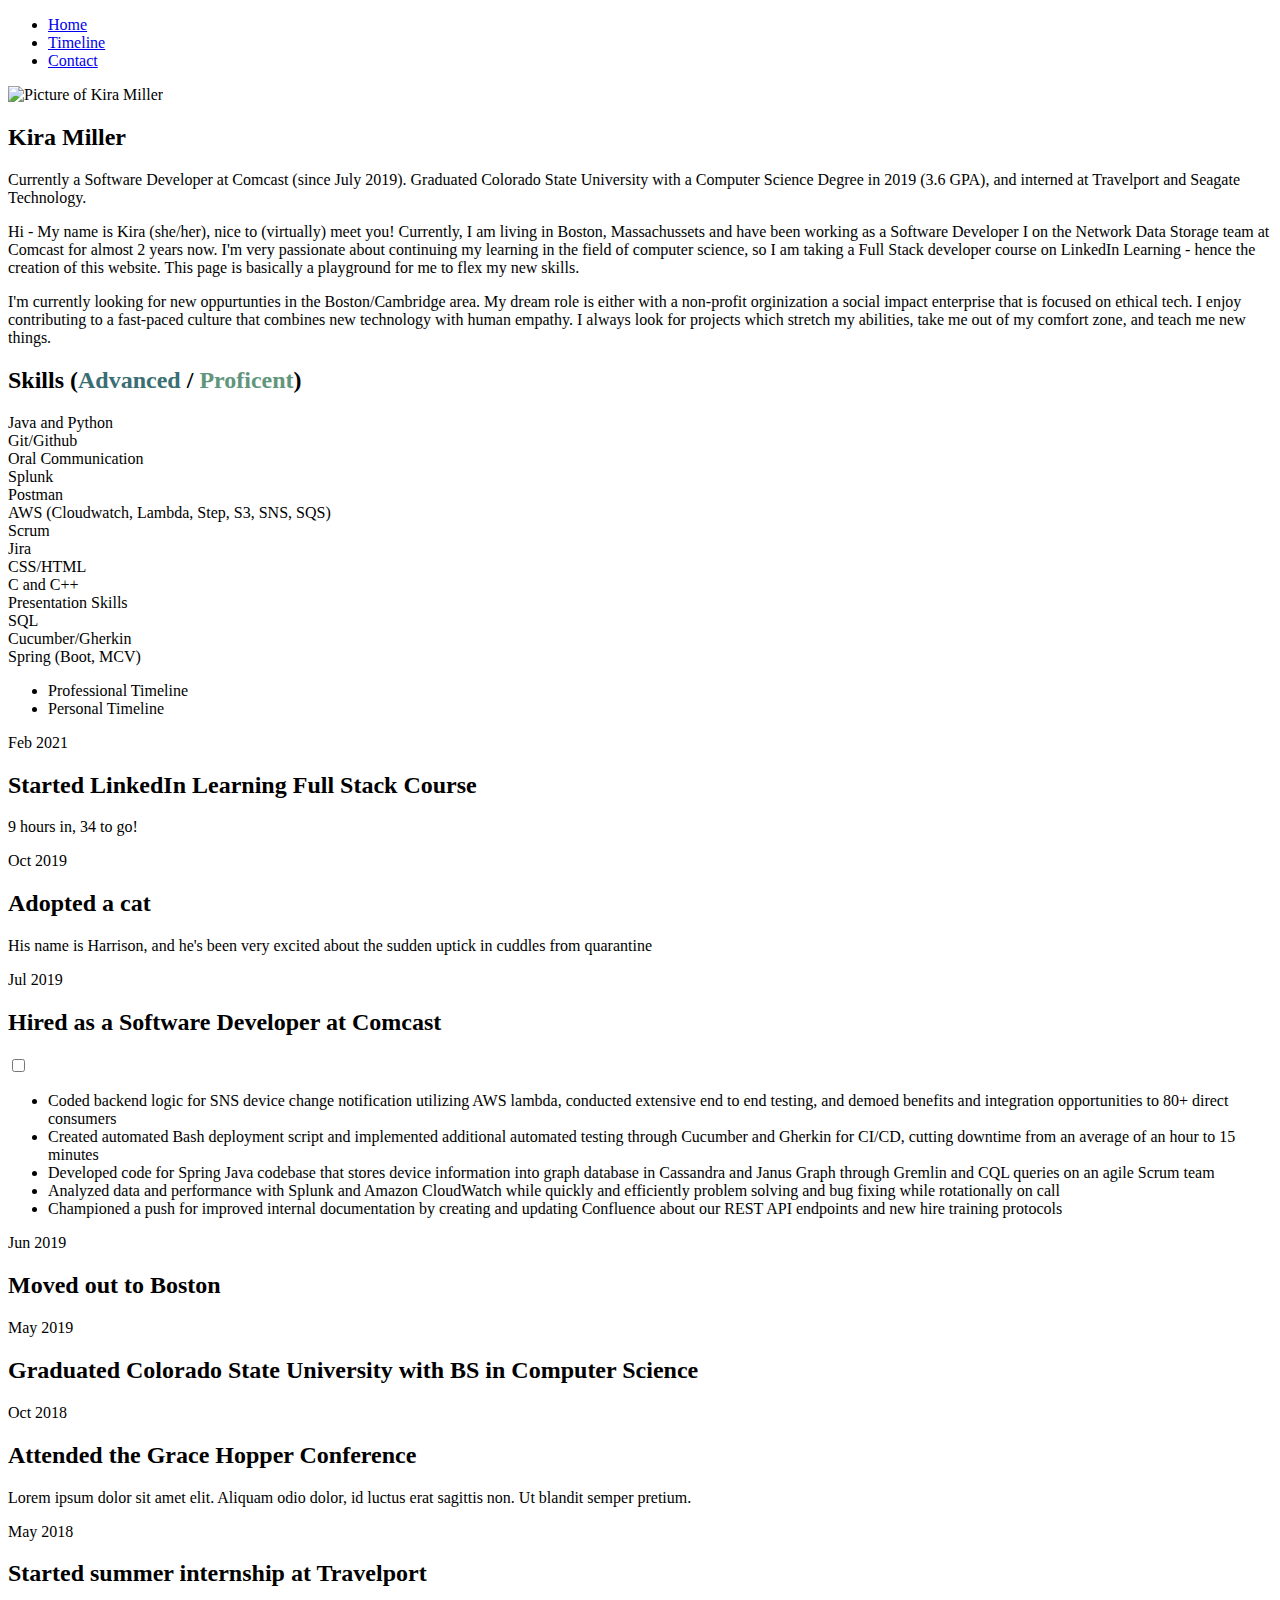
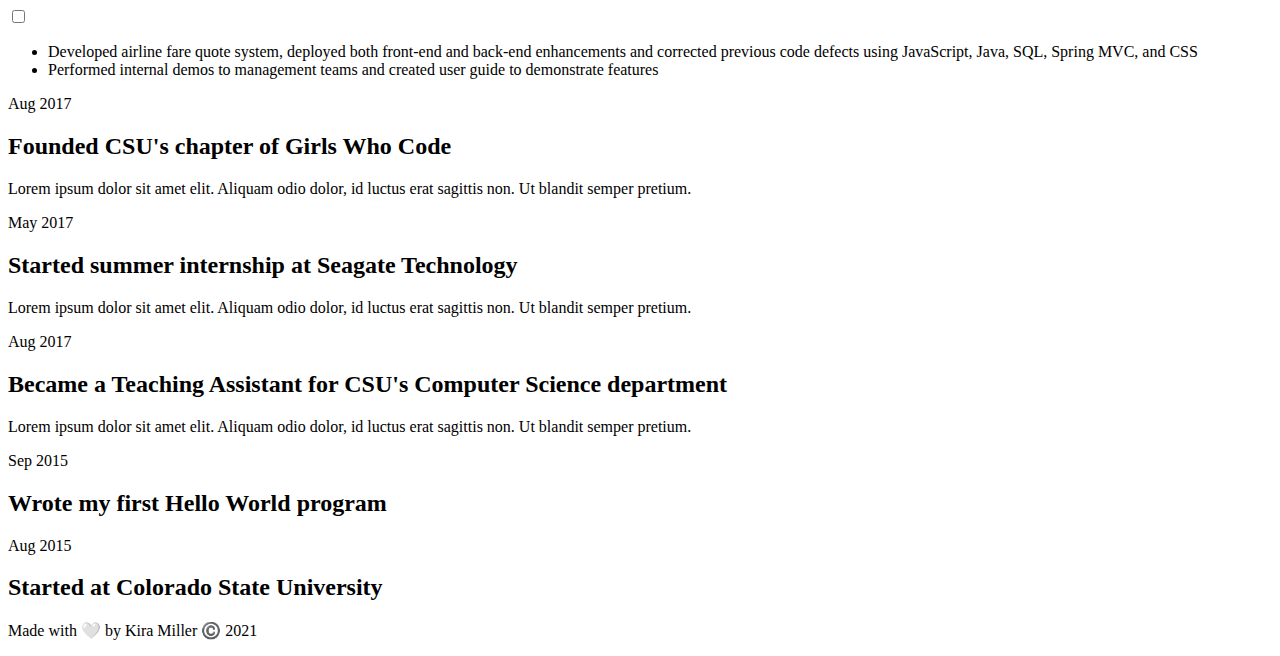
==== index.html @ 4a426a65 "Create index.html" ====
<!DOCTYPE html>
<html lang="en">

<head>
  <meta charset="UTF-8">
  <meta name="viewport" content="width=device-width, initial-scale=1.0">
  <title>Kira Miller | Software Developer</title>
  <link rel="preconnect" href="https://fonts.gstatic.com">
  <link href="https://fonts.googleapis.com/css2?family=Raleway:wght@100;300;600&display=swap" rel="stylesheet">
  <link href="https://fonts.googleapis.com/css2?family=Merriweather:wght@400&display=swap" rel="stylesheet">
  <link rel="stylesheet" href="https://use.fontawesome.com/releases/v5.5.0/css/all.css" integrity="sha384-B4dIYHKNBt8Bc12p+WXckhzcICo0wtJAoU8YZTY5qE0Id1GSseTk6S+L3BlXeVIU" crossorigin="anonymous">
  <link rel="stylesheet" href="css/styles.css">
</head>

<body>
  <nav>
    <div id="top-nav">
      <ul>
        <li><a class="active" href="#home">Home</a></li>
        <li><a href="#timeline">Timeline</a></li>
        <li><a href="#contact">Contact</a></li>
      </ul>
    </div>
  </nav>
  <section class="bg">
    <div class="blog-card">
      <div class="column column1">
        <img class="prof-pic" src="images/headshot-icon.JPG" alt="Picture of Kira Miller">
        <h2>Kira Miller</h2>
      </div>
      <div class="column column2">
        <p>Currently a Software Developer at Comcast (since July 2019). Graduated Colorado State University
          with a Computer Science Degree in 2019 (3.6 GPA), and interned at Travelport and Seagate Technology.</p>
        <div>

          <a class="first-icon" href='https://github.com/kiram15'><i class="fab fa-github fa-2x"></i></a>
          <a href='https://www.linkedin.com/in/kira-miller/'><i class="fab fa-linkedin fa-2x"></i></a>
          <a href='2021-resume.pdf'><i class="far fa-file-pdf fa-2x"></i></a>
          <a href='#contact'><i class='fas fa-envelope fa-2x'></i></a>

        </div>
      </div>
    </div>
  </section>
  <p>Hi - My name is Kira (she/her), nice to (virtually) meet you! Currently, I am living in Boston, Massachussets
    and have been working as a Software Developer I on the Network Data Storage team at Comcast for almost 2 years now.
    I'm very passionate about continuing my learning in the field of computer science, so I am taking a Full Stack
  developer course on LinkedIn Learning - hence the creation of this website. This page is basically a playground for me
to flex my new skills.  </p>
<p>I'm currently looking for new oppurtunties in the Boston/Cambridge area. My dream role is either with a non-profit orginization
  a social impact enterprise that is focused on ethical tech. I enjoy contributing to a fast-paced culture that combines new technology
  with human empathy. I always look for projects which stretch my abilities, take me out of my comfort zone, and teach me new things.</p>

  <section id="skills">
    <h2>Skills (<span style="color:#3A6E73;">Advanced</span> / <span style="color:#62967c;">Proficent</span>)</h2>
    <div class="skills-container">
  <div class="adv">Java and Python</div>
  <div class="adv">Git/Github</div>
  <div class="adv">Oral Communication</div>
  <div class="adv">Splunk</div>
  <div class="adv">Postman</div>
  <div class="adv">AWS (Cloudwatch, Lambda, Step, S3, SNS, SQS)</div>
  <div class="adv">Scrum</div>
  <div class="adv">Jira</div>
  <div class="pro">CSS/HTML</div>
  <div class="pro">C and C++</div>
  <div class="pro">Presentation Skills</div>
  <div class="pro">SQL</div>
  <div class="pro">Cucumber/Gherkin</div>
  <div class="pro">Spring (Boot, MCV)</div>
</div>
  </section>


<div class="timeline-bkg">
  <section id="timeline">
    <ul id="timeline-title">
      <li class="timeline-title-item">Professional Timeline</li>
      <li class="timeline-title-item">Personal Timeline</li>
    </ul>
    <div class="container left">
      <div class="date">Feb 2021</div>
      <i class="icon fa fa-code"></i>
      <div class="content">
        <h2>Started LinkedIn Learning Full Stack Course</h2>
        <p>
          9 hours in, 34 to go!
        </p>
      </div>
    </div>
    <div class="container right">
      <div class="date">Oct 2019</div>
      <i class="icon fa fa-paw"></i>
      <div class="content">
        <h2>Adopted a cat</h2>
        <p>
          His name is Harrison, and he's been very excited about the sudden uptick in cuddles from quarantine
        </p>
      </div>
    </div>
    <div class="container left">
      <div class="date">Jul 2019</div>
      <i class="icon fa fa-user"></i>
      <div class="content">
        <h2>Hired as a Software Developer at Comcast</h2>
        <input type="checkbox" class="read-more-state" id="entry-1">
        <ul class="read-more-wrap">
          <li>Coded backend logic for SNS device change notification utilizing <span class="buzzword">AWS lambda</span>, conducted extensive end to end testing, and demoed benefits and integration opportunities to <span class="buzzword">80+ direct
              consumers</span></li>
          <span class="read-more-target">
            <li>Created automated Bash deployment script and implemented additional automated testing through Cucumber and Gherkin for CI/CD, <span class="buzzword">cutting downtime from an average of an hour to 15 minutes</span></li>
            <li>Developed code for <span class="buzzword">Spring Java codebase</span> that stores device information into graph database in Cassandra and Janus Graph through Gremlin and CQL queries on an agile Scrum team</li>
            <li>Analyzed data and performance with <span class="buzzword">Splunk and Amazon CloudWatch</span> while quickly and efficiently problem solving and bug fixing while rotationally on call</li>
            <li>Championed a push for improved internal documentation by creating and updating Confluence about our REST API endpoints
          </span> and new hire training protocols</li>
          </span>
        </ul>
        <label for="entry-1" class="read-more-trigger"></label>
      </div>
    </div>
    <div class="container right">
      <div class="date">Jun 2019</div>
      <i class="icon fa fa-paper-plane"></i>
      <div class="content">
        <h2 class="no-content">Moved out to Boston</h2>
      </div>
    </div>
    <div class="container left">
      <div class="date">May 2019</div>
      <i class="icon fa fa-graduation-cap"></i>
      <div class="content">
        <h2 class="no-content">Graduated Colorado State University with BS in Computer Science</h2>
      </div>
    </div>
    <div class="container right">
      <div class="date">Oct 2018</div>
      <i class="icon fa fa-handshake"></i>
      <div class="content">
        <h2>Attended the Grace Hopper Conference</h2>
        <p>
          Lorem ipsum dolor sit amet elit. Aliquam odio dolor, id luctus erat sagittis non. Ut blandit semper pretium.
        </p>
      </div>
    </div>
    <div class="container left">
      <div class="date">May 2018</div>
      <i class="icon fa fa-user"></i>
      <div class="content">
        <h2>Started summer internship at Travelport</h2>
        <input type="checkbox" class="read-more-state" id="entry-2">
        <ul class="read-more-wrap">
          <li>Developed airline fare quote system, <span class="buzzword">deployed both front-end and back-end enhancements</span> and corrected previous code defects using JavaScript, Java, SQL, Spring MVC, and CSS</span></li>
          <span class="read-more-target">
            <li>Performed internal demos to management teams and created user guide to demonstrate features</li>
          </span>
        </ul>
        <label for="entry-2" class="read-more-trigger"></label>
      </div>
    </div>
    <div class="container right">
      <div class="date">Aug 2017</div>
      <i class="icon fa fa-code"></i>
      <div class="content">
        <h2>Founded CSU's chapter of Girls Who Code</h2>
        <p>
          Lorem ipsum dolor sit amet elit. Aliquam odio dolor, id luctus erat sagittis non. Ut blandit semper pretium.
        </p>
      </div>
    </div>
    <div class="container left">
      <div class="date">May 2017</div>
      <i class="icon fa fa-user"></i>
      <div class="content">
        <h2>Started summer internship at Seagate Technology</h2>
        <p>
          Lorem ipsum dolor sit amet elit. Aliquam odio dolor, id luctus erat sagittis non. Ut blandit semper pretium.
        </p>
      </div>
    </div>
    <div class="container left">
      <div class="date">Aug 2017</div>
      <i class="icon fa fa-user"></i>
      <div class="content">
        <h2>Became a Teaching Assistant for CSU's Computer Science department</h2>
        <p>
          Lorem ipsum dolor sit amet elit. Aliquam odio dolor, id luctus erat sagittis non. Ut blandit semper pretium.
        </p>
      </div>
    </div>
    <div class="container right">
      <div class="date">Sep 2015</div>
      <i class="icon fa fa-code"></i>
      <div class="content">
        <h2 class="no-content">Wrote my first Hello World program</h2>
      </div>
    </div>
    <div class="container left">
      <div class="date">Aug 2015</div>
      <i class="icon fa fa-university"></i>
      <div class="content">
        <h2 class="no-content">Started at Colorado State University</h2>
      </div>
    </div>
  </section>
</div>

  </div>
</body>
<footer>
  <p class="footer">Made with 🤍 by Kira Miller ©️ 2021</p>
</footer>
</main>
</body>

</html>
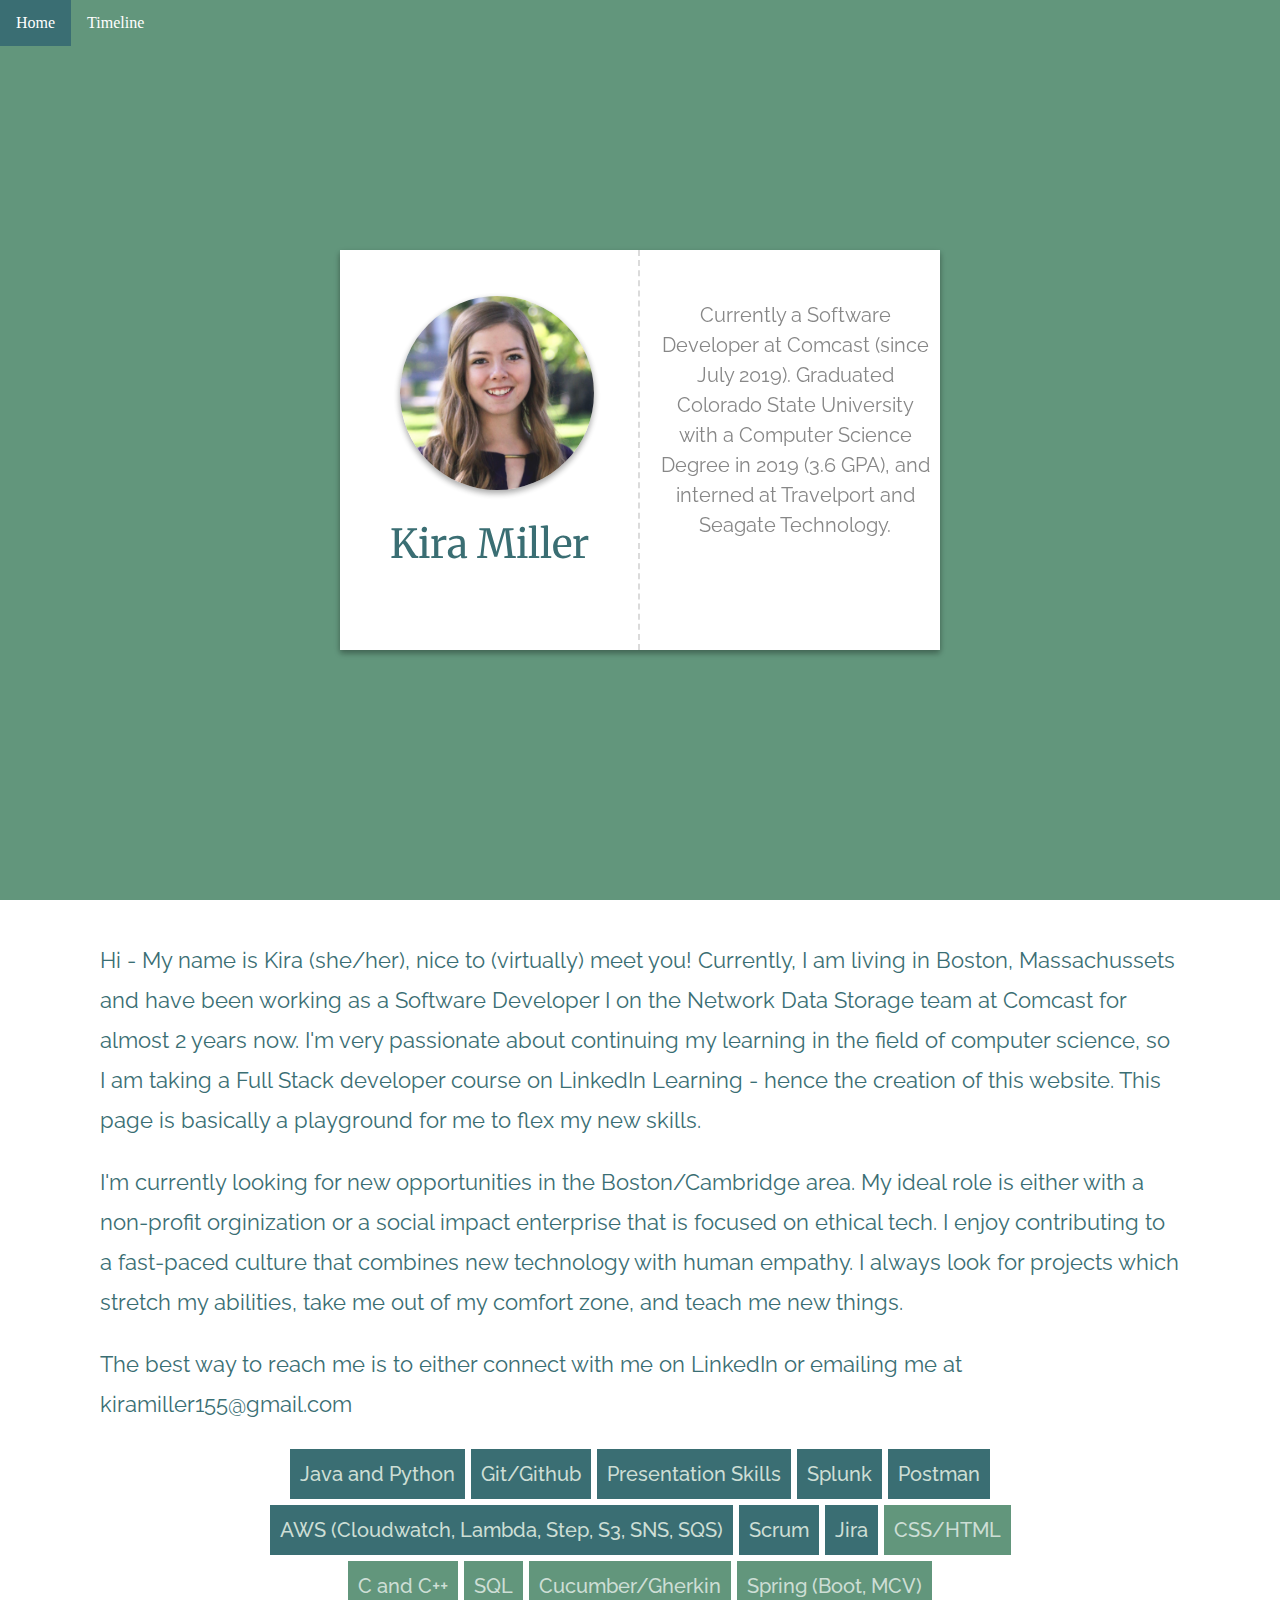
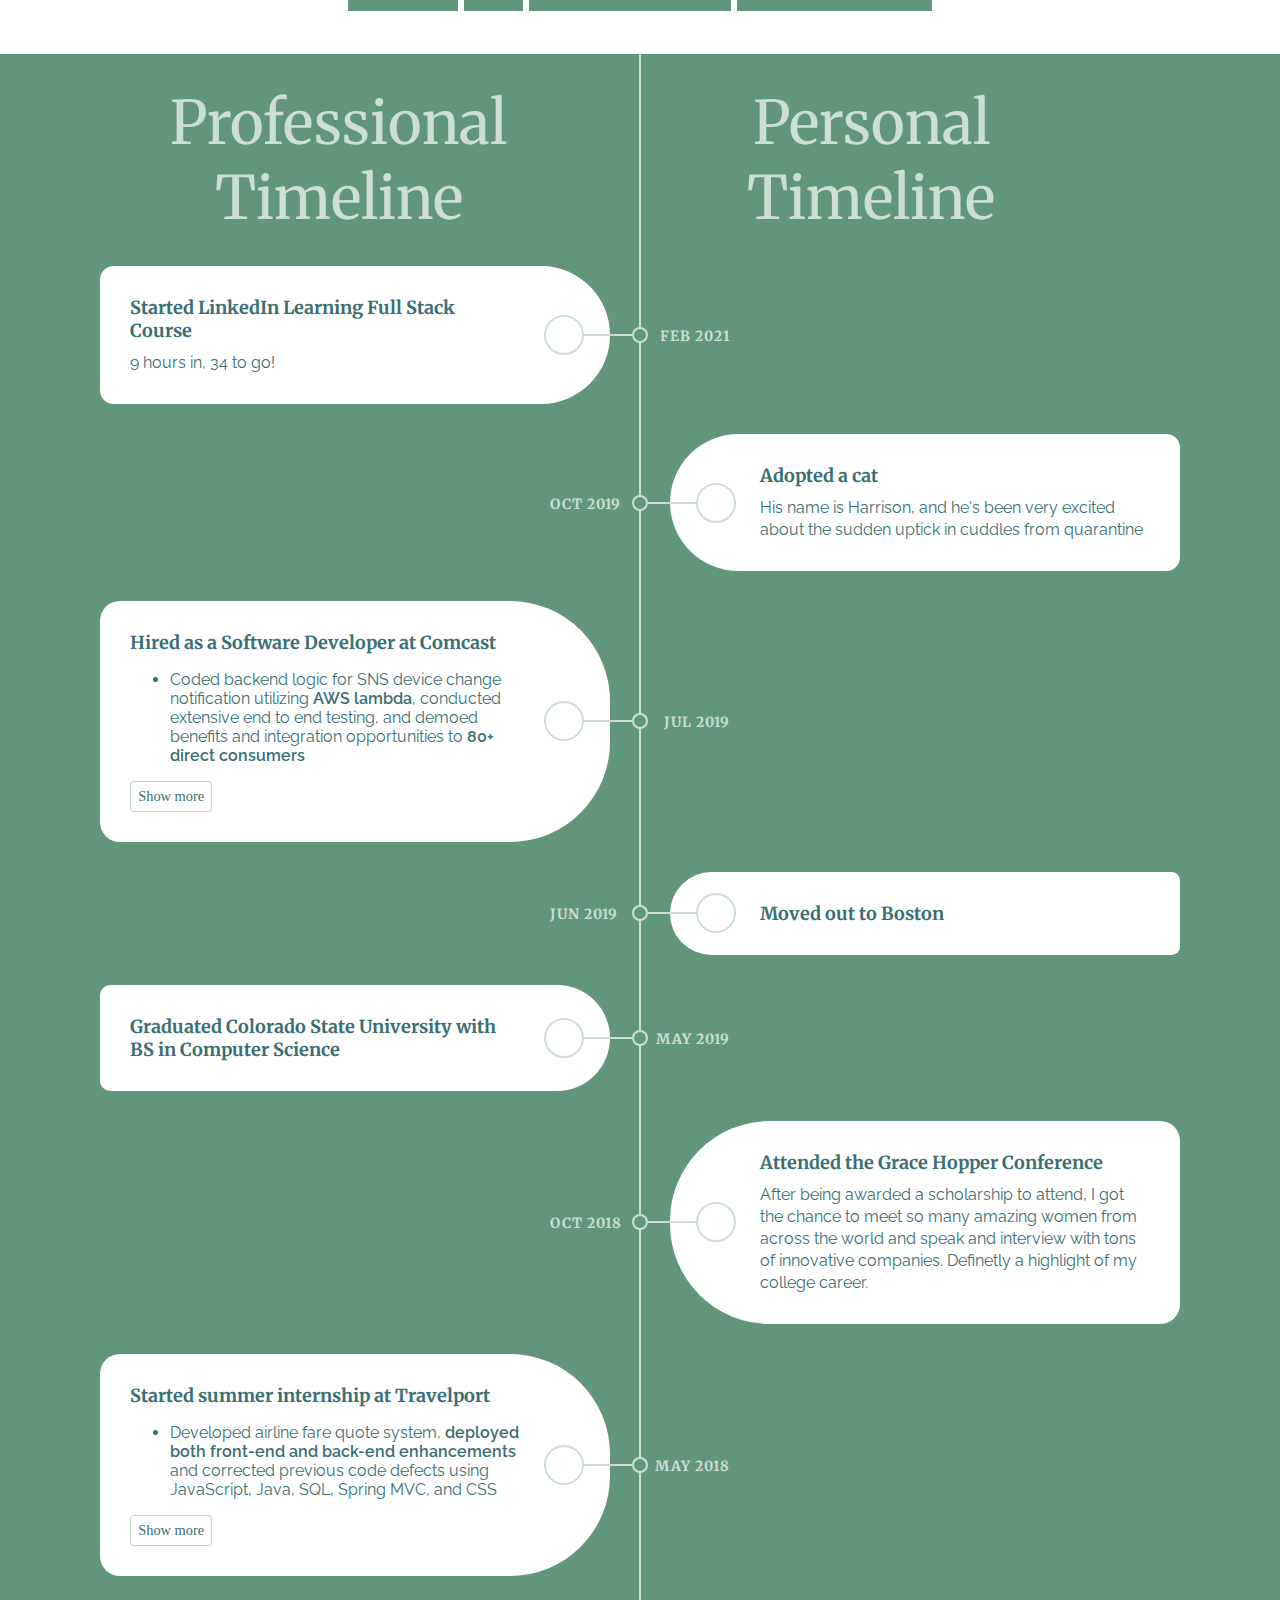
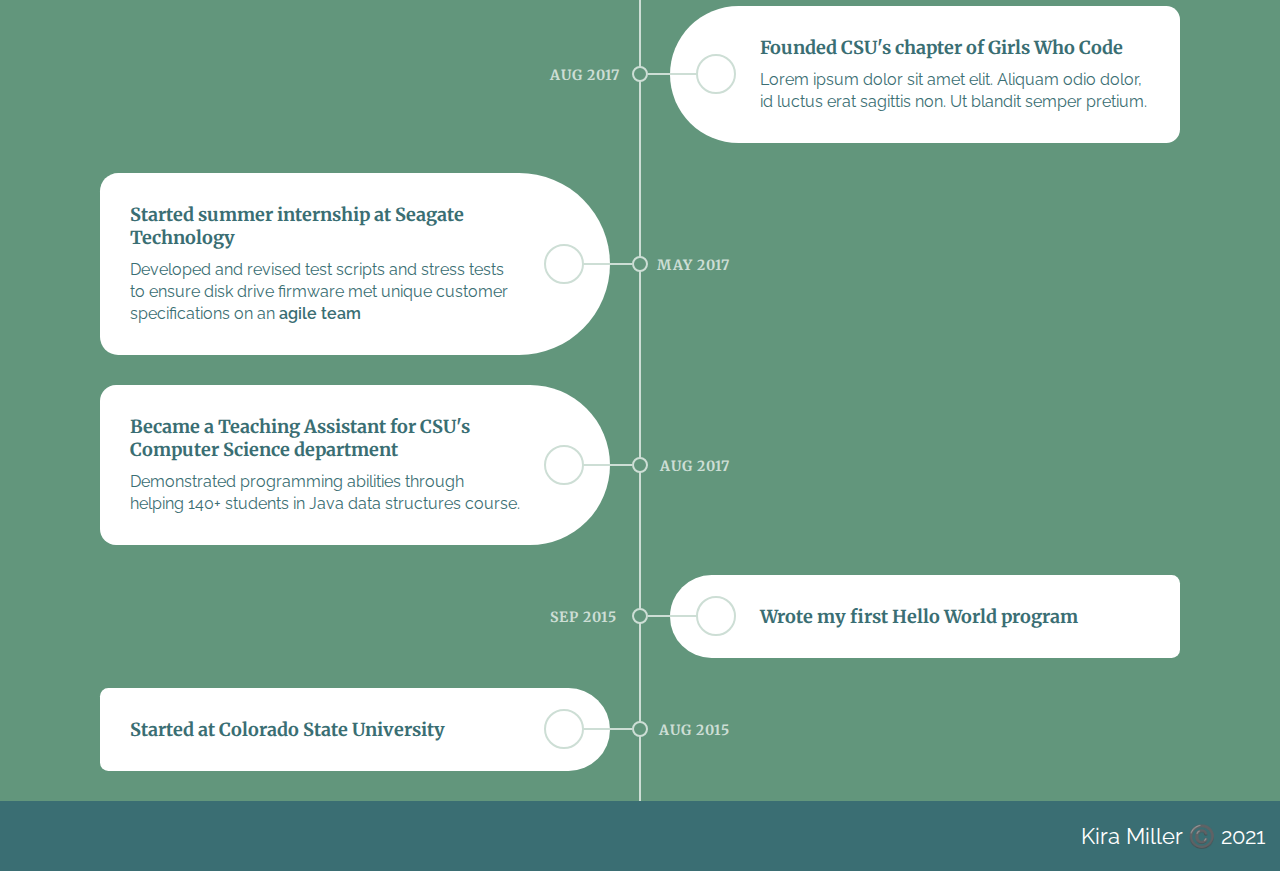
==== commit 9f24d70e: "typo corrections, add resume" ====
--- a/index.html
+++ b/index.html
@@ -18,7 +18,6 @@
       <ul>
         <li><a class="active" href="#home">Home</a></li>
         <li><a href="#timeline">Timeline</a></li>
-        <li><a href="#contact">Contact</a></li>
       </ul>
     </div>
   </nav>
@@ -36,7 +35,6 @@
           <a class="first-icon" href='https://github.com/kiram15'><i class="fab fa-github fa-2x"></i></a>
           <a href='https://www.linkedin.com/in/kira-miller/'><i class="fab fa-linkedin fa-2x"></i></a>
           <a href='2021-resume.pdf'><i class="far fa-file-pdf fa-2x"></i></a>
-          <a href='#contact'><i class='fas fa-envelope fa-2x'></i></a>
 
         </div>
       </div>
@@ -47,16 +45,15 @@
     I'm very passionate about continuing my learning in the field of computer science, so I am taking a Full Stack
   developer course on LinkedIn Learning - hence the creation of this website. This page is basically a playground for me
 to flex my new skills.  </p>
-<p>I'm currently looking for new oppurtunties in the Boston/Cambridge area. My dream role is either with a non-profit orginization
-  a social impact enterprise that is focused on ethical tech. I enjoy contributing to a fast-paced culture that combines new technology
+<p>I'm currently looking for new opportunities in the Boston/Cambridge area. My ideal role is either with a non-profit orginization
+  or a social impact enterprise that is focused on ethical tech. I enjoy contributing to a fast-paced culture that combines new technology
   with human empathy. I always look for projects which stretch my abilities, take me out of my comfort zone, and teach me new things.</p>
-
+<p>The best way to reach me is to either connect with me on LinkedIn or emailing me at kiramiller155@gmail.com
   <section id="skills">
-    <h2>Skills (<span style="color:#3A6E73;">Advanced</span> / <span style="color:#62967c;">Proficent</span>)</h2>
     <div class="skills-container">
   <div class="adv">Java and Python</div>
   <div class="adv">Git/Github</div>
-  <div class="adv">Oral Communication</div>
+  <div class="adv">Presentation Skills</div>
   <div class="adv">Splunk</div>
   <div class="adv">Postman</div>
   <div class="adv">AWS (Cloudwatch, Lambda, Step, S3, SNS, SQS)</div>
@@ -64,7 +61,6 @@
   <div class="adv">Jira</div>
   <div class="pro">CSS/HTML</div>
   <div class="pro">C and C++</div>
-  <div class="pro">Presentation Skills</div>
   <div class="pro">SQL</div>
   <div class="pro">Cucumber/Gherkin</div>
   <div class="pro">Spring (Boot, MCV)</div>
@@ -138,7 +134,9 @@
       <div class="content">
         <h2>Attended the Grace Hopper Conference</h2>
         <p>
-          Lorem ipsum dolor sit amet elit. Aliquam odio dolor, id luctus erat sagittis non. Ut blandit semper pretium.
+          After being awarded a scholarship to attend, I got the chance to meet so many amazing women
+          from across the world and speak and interview with tons of innovative companies. Definetly a
+          highlight of my college career.
         </p>
       </div>
     </div>
@@ -173,7 +171,8 @@
       <div class="content">
         <h2>Started summer internship at Seagate Technology</h2>
         <p>
-          Lorem ipsum dolor sit amet elit. Aliquam odio dolor, id luctus erat sagittis non. Ut blandit semper pretium.
+          Developed and revised test scripts and stress tests to ensure disk drive firmware met unique
+          customer specifications on an <span class="buzzword"> agile team </span>
         </p>
       </div>
     </div>
@@ -183,7 +182,7 @@
       <div class="content">
         <h2>Became a Teaching Assistant for CSU's Computer Science department</h2>
         <p>
-          Lorem ipsum dolor sit amet elit. Aliquam odio dolor, id luctus erat sagittis non. Ut blandit semper pretium.
+          Demonstrated programming abilities through helping 140+ students in Java data structures course.
         </p>
       </div>
     </div>
@@ -207,7 +206,7 @@
   </div>
 </body>
 <footer>
-  <p class="footer">Made with 🤍 by Kira Miller ©️ 2021</p>
+  <p class="footer">Kira Miller ©️ 2021</p>
 </footer>
 </main>
 </body>
--- a/css/styles.css
+++ b/css/styles.css
@@ -0,0 +1,507 @@
+/*
+031D44 - navy
+04395E - deep blue
+62967c - sage
+F5ECE0 - linen
+E5BFB8 - light pink
+D29589- dusty pink
+*/
+/* inspo
+https://www.fortherecord.simonfosterdesign.com/
+https://diogotc.com/#portfolio
+https://zyro.com/preview/reese
+https://zyro.com/preview/dexter
+https://andris.gauracs.com/
+*/
+/* --------------------------- General --------------------------- */
+html {
+  box-sizing: border-box;
+  scroll-behavior: smooth;
+}
+
+*, *:before, *:after {
+  box-sizing: inherit;
+}
+
+body {
+  color: #031D44;
+  background: #FFFFFF;
+  margin: 0;
+  width: 100%;
+}
+
+p {
+    margin-left: 100px;
+    margin-right: 100px;
+    font-size: 22px;
+    line-height: 40px;
+    color: #3A6E73;
+    font-family: 'Raleway', sans-serif;
+}
+
+a {
+  color: #62967c;
+}
+
+a:hover {
+  color: #3A6E73;
+}
+
+.buzzword {
+  font-weight: 600;
+}
+
+/* --------------------------- Headers --------------------------- */
+h1, h2 {
+  font-family: 'Merriweather', serif;
+}
+
+h1 {
+  background: #62967c; /* sage */
+  font-size: 70px;
+  line-height: 1.5;
+  width: 100%;
+  padding-top: 160px;
+  padding-left: 60px;
+  color: #04395e; /* navy */
+  margin-top: 0px;
+}
+
+h2 {
+  color:#878787; /* light grey */
+  margin-bottom: 0;
+  font-size: 70px;
+  text-align: center;
+  font-weight: 100;
+}
+
+/* --------------------------- Nav Bar --------------------------- */
+#top-nav {
+  overflow: hidden;
+  background-color: #333333;
+  position: fixed;
+  top: 0;
+  width: 100%;
+  z-index: 100;
+}
+
+#top-nav ul {
+  list-style-type: none;
+  margin: 0;
+  padding: 0;
+  background-color: #62967c;
+  position: fixed;
+  width: 100%;
+}
+
+#top-nav li {
+  float: left;
+}
+
+#top-nav li a {
+  display: block;
+  color: white;
+  text-align: center;
+  padding: 14px 16px;
+  text-decoration: none;
+}
+
+#top-nav li a:hover {
+  background-color: #3A6E73; /* teal */
+}
+
+/* --------------------------- Profile Card --------------------------- */
+.bg {
+  background: #62967c; /* sage */
+  width: 100vw;
+  height: 100vh;
+  margin-bottom: 40px;
+}
+
+.blog-card {
+  display: block;
+  width: 600px;
+  height: 400px;
+  position: absolute;
+  top: 50%;
+  left: 50%;
+  margin: auto;
+  box-shadow: 0px 3px 6px rgba(0, 0, 0, 0.16), 0px 3px 6px rgba(0, 0, 0, 0.23);
+  overflow: hidden;
+  background-color: #FFFFFF;
+  z-index: 100;
+  transform: translate(-50%, -50%);
+
+}
+
+.blog-card h2 {
+  color:#3A6E73; /* light grey */
+  margin-top: 20px;
+  font-size: 40px;
+  line-height: 1.5;
+  font-weight: 400;
+  font-family: 'Merriweather', serif;
+}
+
+.column {
+  float: left;
+  padding: 10px;
+  height: 400px;
+  width: 50%;
+}
+
+.column.column1 {
+  border-right: 2px dashed #dbdbdb; /* light grey */
+}
+
+.prof-pic {
+  width: 70%;
+  margin-top: 4vh;
+  margin-left: 5.5vh;
+  margin-right: 5vh;
+  border-radius: 50%;
+  box-shadow: 0px 3px 6px rgba(0, 0, 0, 0.16), 0px 3px 6px rgba(0, 0, 0, 0.23);
+}
+
+.column.column2 p {
+  margin-left: 0;
+  margin-right: 0;
+  font-size: 20px;
+  line-height: 1.5;
+  width: 100%;
+  padding-top: 40px;
+  padding-left: 10px;
+  color: #878787;/* navy */
+  margin-top: 0px;
+  text-align: center;
+  font-weight: 400;
+}
+
+.column.column2 i {
+  color: #878787; /* light grey */
+  padding: 25px;
+}
+
+.column.column2 i:hover {
+  color: #585858; /* dark grey */
+}
+
+.first-icon {
+  padding-left: 15px;
+}
+
+/* Clear floats after the columns */
+.bio:after {
+  content: "";
+  display: table;
+  clear: both;
+}
+
+/* --------------------------- Skills --------------------------- */
+
+#skills h2 {
+  margin-top: 20px;
+}
+
+.skills-container {
+  display: flex;
+  flex-wrap: wrap;
+  align-items: flex-start;
+  max-width: 850px;
+  justify-content: center;
+  margin-left: auto;
+  margin-right: auto;
+  margin-bottom: 40px;
+}
+
+.skills-container > div {
+  margin: 3px;
+  text-align: center;
+  line-height: 50px;
+  font-size: 20px;
+  color: #cdded5;
+  padding: 0 10px 0 10px;
+  font-family: 'Raleway', sans-serif;
+  font-weight: 500;
+  font-size: 20px;
+}
+
+.adv {
+  background-color: #3A6E73;
+}
+
+.pro {
+  background-color: #62967c; /* sage */
+}
+
+/* --------------------------- Timeline --------------------------- */
+#timeline-title {
+  display: flex;
+  flex-direction: row;
+  padding: 0 100px 0 100px;
+}
+
+.timeline-title-item {
+  margin: 0 240px 0 0;
+  font-family: 'Merriweather', serif;
+  text-align: center;
+  list-style-type: none;
+  font-size: 60px;
+  color: #cdded5;
+}
+.timeline-bkg {
+    background: #62967c;
+    width: 100%;
+}
+
+#timeline {
+  background: #62967c;
+  position: relative;
+  width: 100%;
+  max-width: 1140px;
+  margin: auto;
+  padding: 15px 0;
+}
+
+#timeline::after {
+  content: '';
+  position: absolute;
+  width: 2px;
+  background: #cdded5;
+  top: 0;
+  bottom: 0;
+  left: 50%;
+  margin-left: -1px;
+}
+
+.container {
+  padding: 15px 30px;
+  position: relative;
+  background: inherit;
+  width: 50%;
+}
+
+.container.left {
+  left: 0;
+}
+
+.container.right {
+  left: 50%;
+}
+
+.container::after {
+  content: '';
+  position: absolute;
+  width: 16px;
+  height: 16px;
+  top: calc(50% - 8px);
+  right: -8px;
+  background: #62967c;
+  border: 2px solid #cdded5;
+  border-radius: 16px;
+  z-index: 2;
+}
+
+.container.right::after {
+  left: -8px;
+}
+
+.container::before {
+  content: '';
+  position: absolute;
+  width: 50px;
+  height: 2px;
+  top: calc(50% - 1px);
+  right: 8px;
+  background: #cdded5;
+  z-index: 2;
+}
+
+.container.right::before {
+  left: 8px;
+}
+
+.container .date {
+  position: absolute;
+  display: inline-block;
+  top: calc(50% - 8px);
+  text-align: center;
+  font-size: 14px;
+  font-weight: bold;
+  color: #cdded5;
+  text-transform: uppercase;
+  letter-spacing: 1px;
+  z-index: 2;
+  font-family: 'Merriweather', serif;
+}
+
+.container.left .date {
+  right: -90px;
+}
+
+.container.right .date {
+  left: -90px;
+}
+
+.container .icon {
+  position: absolute;
+  display: inline-block;
+  width: 40px;
+  height: 40px;
+  padding: 9px 0;
+  top: calc(50% - 20px);
+  background: #FFFFFF;
+  border: 2px solid #cdded5;
+  border-radius: 40px;
+  text-align: center;
+  font-size: 18px;
+  color: #3A6E73;
+  z-index: 2;
+}
+
+.container.left .icon {
+  right: 56px;
+}
+
+.container.right .icon {
+  left: 56px;
+}
+
+.container .content {
+  padding: 30px 90px 30px 30px;
+  background: #FFFFFF;
+  position: relative;
+  border-radius: 20px 100px 100px 20px;
+}
+
+.container.right .content {
+  padding: 30px 30px 30px 90px;
+  border-radius: 100px 20px 20px 100px;
+}
+
+.container .content h2 {
+  margin: 0 0 10px 0;
+  font-size: 18px;
+  font-weight: bold;
+  color: #3A6E73;
+  justify-content: left;
+  text-align: left;
+  border-bottom: none
+}
+
+.container .content h2.no-content {
+  margin: 0 0 0 0;
+}
+
+.container .content p {
+  margin: 0;
+  font-size: 16px;
+  line-height: 22px;
+  color: #3A6E73;
+  font-family: 'Raleway', sans-serif;
+}
+
+.container .content ul {
+  color: #3A6E73;
+  font-family: 'Raleway', sans-serif;
+}
+
+/* --------------------------- Read More --------------------------- */
+.read-more-state {
+  display: none;
+}
+
+.read-more-target {
+  opacity: 0;
+  max-height: 0;
+  font-size: 0;
+}
+
+.read-more-state:checked~.read-more-wrap .read-more-target {
+  opacity: 1;
+  font-size: inherit;
+  max-height: 999em;
+}
+
+.read-more-state~.read-more-trigger:before {
+  content: 'Show more';
+}
+
+.read-more-state:checked~.read-more-trigger:before {
+  content: 'Show less';
+}
+
+.read-more-trigger {
+  cursor: pointer;
+  display: inline-block;
+  padding: 0 .5em;
+  color: #3A6E73;
+  font-size: .9em;
+  line-height: 2;
+  border: 1px solid #bdd4c9;
+  border-radius: .25em;
+}
+
+/* --------------------------- Footer --------------------------- */
+.footer {
+  margin-left: 0;
+  background: #3A6E73;
+  padding: 15px 15px 15px 0;
+  color: #FFFFFF;
+  text-align: right;
+  margin-top: 0;
+  margin-bottom: 0;
+  width: 100%;
+}
+
+/* --------------------------- Responsive --------------------------- */
+@media only screen and (max-width: 1140px) {
+  .timeline-title-item {
+    display: none;
+  }
+}
+
+@media (max-width: 767.98px) {
+  #timeline::after {
+    left: 90px;
+  }
+
+  .container {
+    width: 100%;
+    padding-left: 120px;
+    padding-right: 30px;
+  }
+
+  .container.right {
+    left: 0%;
+  }
+
+  .container.left::after,
+  .container.right::after {
+    left: 82px;
+  }
+
+  .container.left::before,
+  .container.right::before {
+    left: 100px;
+    border-color: transparent #3A6E73 transparent transparent;
+  }
+
+  .container.left .date,
+  .container.right .date {
+    right: auto;
+    left: 15px;
+  }
+
+  .container.left .icon,
+  .container.right .icon {
+    right: auto;
+    left: 146px;
+  }
+
+  .container.left .content,
+  .container.right .content {
+    padding: 30px 30px 30px 90px;
+    border-radius: 500px 0 0 500px;
+  }
+}
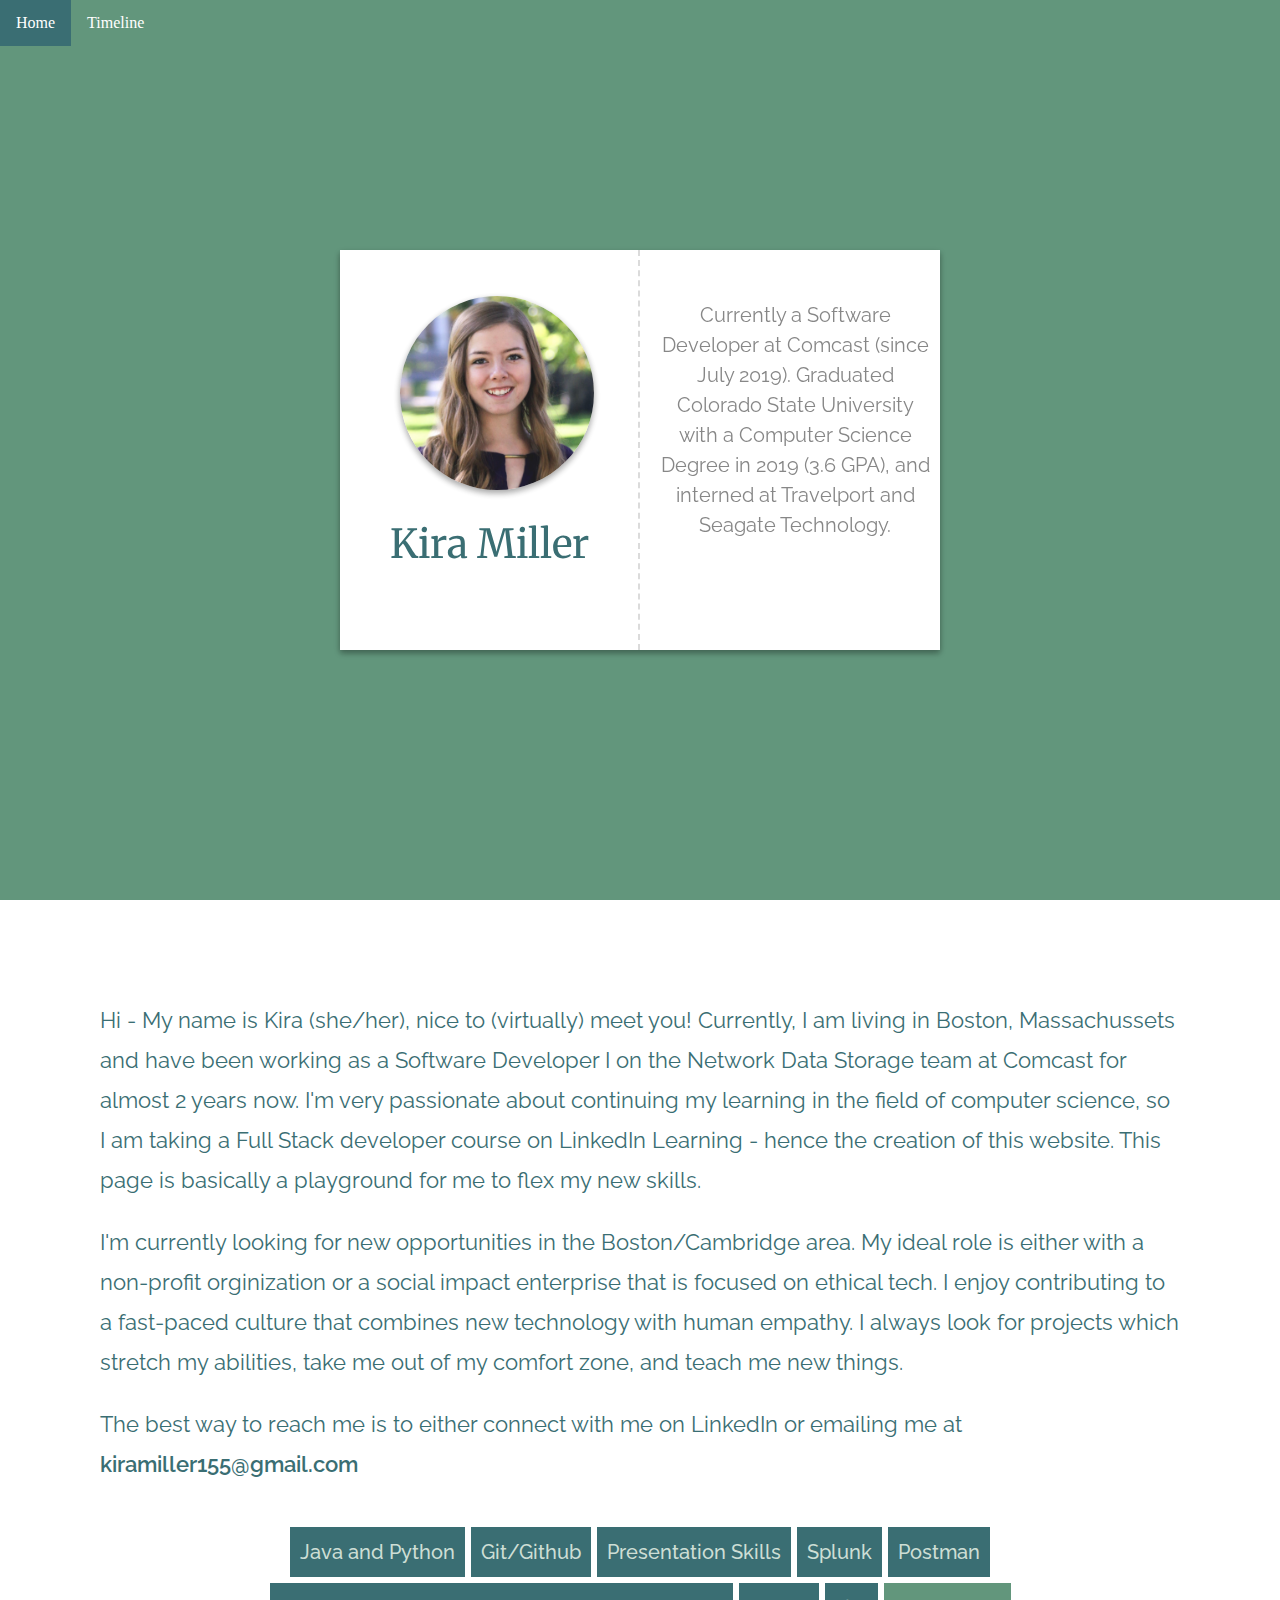
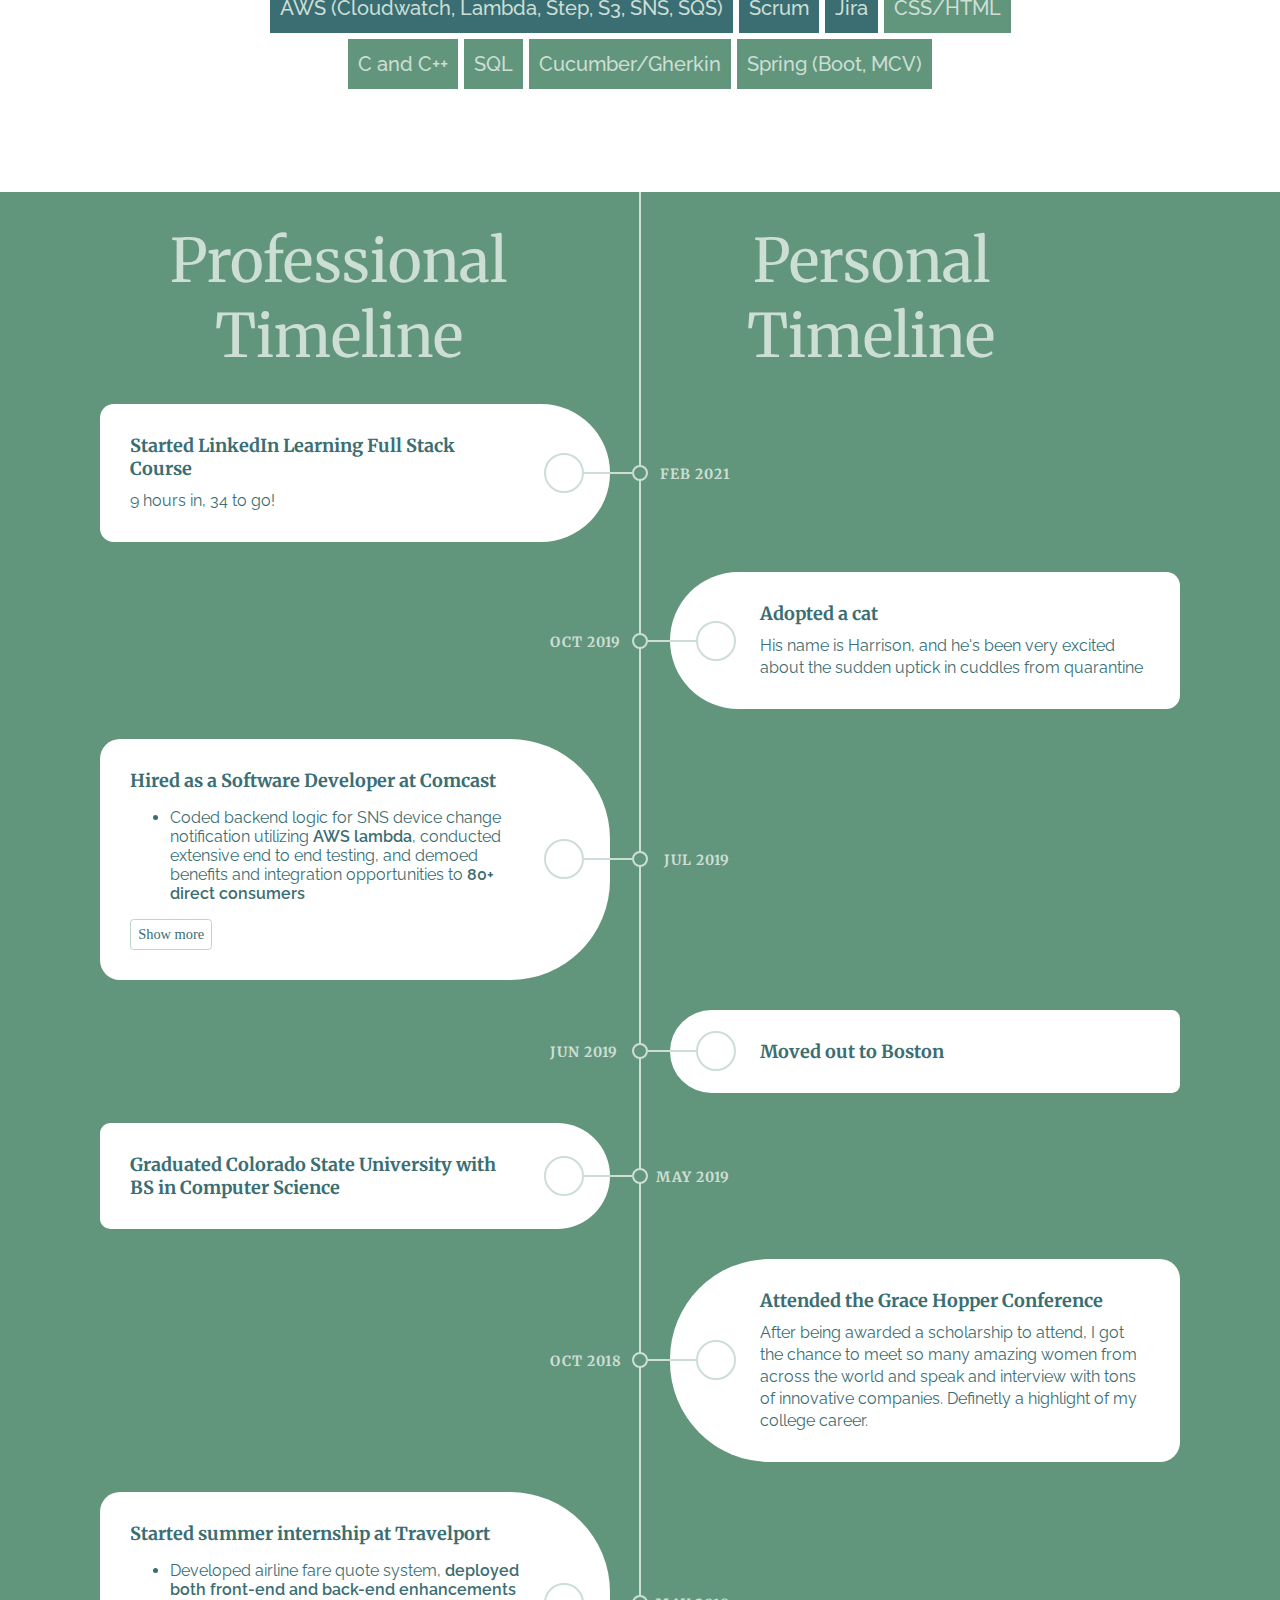
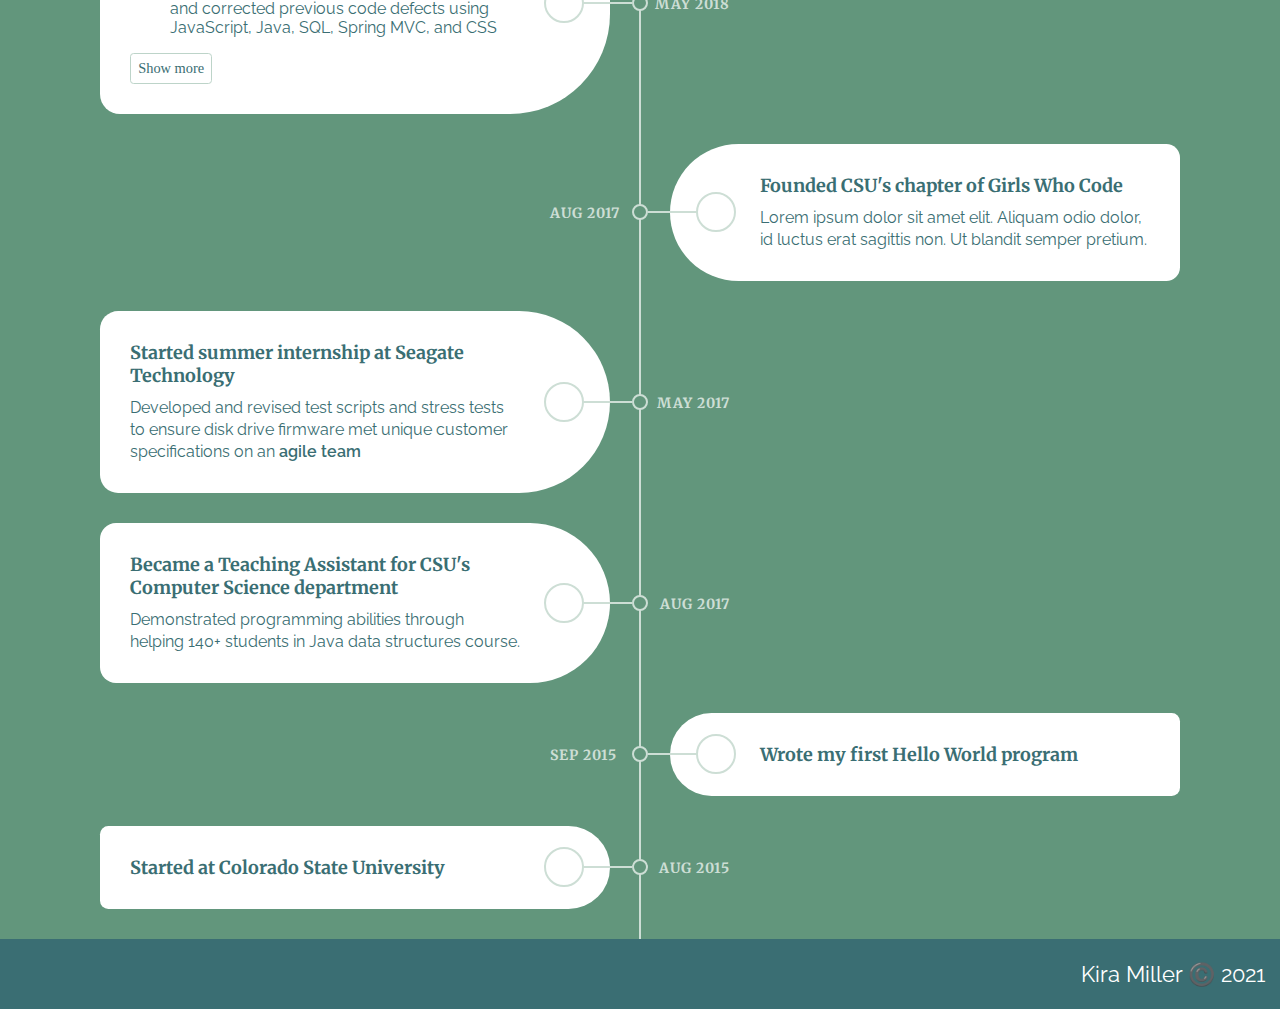
==== commit 173bb180: "formatting changes" ====
--- a/index.html
+++ b/index.html
@@ -21,6 +21,7 @@
       </ul>
     </div>
   </nav>
+
   <section class="bg">
     <div class="blog-card">
       <div class="column column1">
@@ -31,177 +32,175 @@
         <p>Currently a Software Developer at Comcast (since July 2019). Graduated Colorado State University
           with a Computer Science Degree in 2019 (3.6 GPA), and interned at Travelport and Seagate Technology.</p>
         <div>
-
           <a class="first-icon" href='https://github.com/kiram15'><i class="fab fa-github fa-2x"></i></a>
           <a href='https://www.linkedin.com/in/kira-miller/'><i class="fab fa-linkedin fa-2x"></i></a>
           <a href='2021-resume.pdf'><i class="far fa-file-pdf fa-2x"></i></a>
-
         </div>
       </div>
     </div>
   </section>
-  <p>Hi - My name is Kira (she/her), nice to (virtually) meet you! Currently, I am living in Boston, Massachussets
-    and have been working as a Software Developer I on the Network Data Storage team at Comcast for almost 2 years now.
-    I'm very passionate about continuing my learning in the field of computer science, so I am taking a Full Stack
-  developer course on LinkedIn Learning - hence the creation of this website. This page is basically a playground for me
-to flex my new skills.  </p>
-<p>I'm currently looking for new opportunities in the Boston/Cambridge area. My ideal role is either with a non-profit orginization
-  or a social impact enterprise that is focused on ethical tech. I enjoy contributing to a fast-paced culture that combines new technology
-  with human empathy. I always look for projects which stretch my abilities, take me out of my comfort zone, and teach me new things.</p>
-<p>The best way to reach me is to either connect with me on LinkedIn or emailing me at kiramiller155@gmail.com
-  <section id="skills">
+
+  <section id="bio">
+    <p class="first">Hi - My name is Kira (she/her), nice to (virtually) meet you! Currently, I am living in Boston, Massachussets
+      and have been working as a Software Developer I on the Network Data Storage team at Comcast for almost 2 years now.
+      I'm very passionate about continuing my learning in the field of computer science, so I am taking a Full Stack
+      developer course on LinkedIn Learning - hence the creation of this website. This page is basically a playground for me
+      to flex my new skills. </p>
+    <p>I'm currently looking for new opportunities in the Boston/Cambridge area. My ideal role is either with a non-profit orginization
+      or a social impact enterprise that is focused on ethical tech. I enjoy contributing to a fast-paced culture that combines new technology
+      with human empathy. I always look for projects which stretch my abilities, take me out of my comfort zone, and teach me new things.</p>
+    <p>The best way to reach me is to either connect with me on LinkedIn or emailing me at <span class="buzzword">kiramiller155@gmail.com</span>
     <div class="skills-container">
-  <div class="adv">Java and Python</div>
-  <div class="adv">Git/Github</div>
-  <div class="adv">Presentation Skills</div>
-  <div class="adv">Splunk</div>
-  <div class="adv">Postman</div>
-  <div class="adv">AWS (Cloudwatch, Lambda, Step, S3, SNS, SQS)</div>
-  <div class="adv">Scrum</div>
-  <div class="adv">Jira</div>
-  <div class="pro">CSS/HTML</div>
-  <div class="pro">C and C++</div>
-  <div class="pro">SQL</div>
-  <div class="pro">Cucumber/Gherkin</div>
-  <div class="pro">Spring (Boot, MCV)</div>
-</div>
-  </section>
-
-
-<div class="timeline-bkg">
-  <section id="timeline">
-    <ul id="timeline-title">
-      <li class="timeline-title-item">Professional Timeline</li>
-      <li class="timeline-title-item">Personal Timeline</li>
-    </ul>
-    <div class="container left">
-      <div class="date">Feb 2021</div>
-      <i class="icon fa fa-code"></i>
-      <div class="content">
-        <h2>Started LinkedIn Learning Full Stack Course</h2>
-        <p>
-          9 hours in, 34 to go!
-        </p>
-      </div>
-    </div>
-    <div class="container right">
-      <div class="date">Oct 2019</div>
-      <i class="icon fa fa-paw"></i>
-      <div class="content">
-        <h2>Adopted a cat</h2>
-        <p>
-          His name is Harrison, and he's been very excited about the sudden uptick in cuddles from quarantine
-        </p>
-      </div>
-    </div>
-    <div class="container left">
-      <div class="date">Jul 2019</div>
-      <i class="icon fa fa-user"></i>
-      <div class="content">
-        <h2>Hired as a Software Developer at Comcast</h2>
-        <input type="checkbox" class="read-more-state" id="entry-1">
-        <ul class="read-more-wrap">
-          <li>Coded backend logic for SNS device change notification utilizing <span class="buzzword">AWS lambda</span>, conducted extensive end to end testing, and demoed benefits and integration opportunities to <span class="buzzword">80+ direct
-              consumers</span></li>
-          <span class="read-more-target">
-            <li>Created automated Bash deployment script and implemented additional automated testing through Cucumber and Gherkin for CI/CD, <span class="buzzword">cutting downtime from an average of an hour to 15 minutes</span></li>
-            <li>Developed code for <span class="buzzword">Spring Java codebase</span> that stores device information into graph database in Cassandra and Janus Graph through Gremlin and CQL queries on an agile Scrum team</li>
-            <li>Analyzed data and performance with <span class="buzzword">Splunk and Amazon CloudWatch</span> while quickly and efficiently problem solving and bug fixing while rotationally on call</li>
-            <li>Championed a push for improved internal documentation by creating and updating Confluence about our REST API endpoints
-          </span> and new hire training protocols</li>
-          </span>
-        </ul>
-        <label for="entry-1" class="read-more-trigger"></label>
-      </div>
-    </div>
-    <div class="container right">
-      <div class="date">Jun 2019</div>
-      <i class="icon fa fa-paper-plane"></i>
-      <div class="content">
-        <h2 class="no-content">Moved out to Boston</h2>
-      </div>
-    </div>
-    <div class="container left">
-      <div class="date">May 2019</div>
-      <i class="icon fa fa-graduation-cap"></i>
-      <div class="content">
-        <h2 class="no-content">Graduated Colorado State University with BS in Computer Science</h2>
-      </div>
-    </div>
-    <div class="container right">
-      <div class="date">Oct 2018</div>
-      <i class="icon fa fa-handshake"></i>
-      <div class="content">
-        <h2>Attended the Grace Hopper Conference</h2>
-        <p>
-          After being awarded a scholarship to attend, I got the chance to meet so many amazing women
-          from across the world and speak and interview with tons of innovative companies. Definetly a
-          highlight of my college career.
-        </p>
-      </div>
-    </div>
-    <div class="container left">
-      <div class="date">May 2018</div>
-      <i class="icon fa fa-user"></i>
-      <div class="content">
-        <h2>Started summer internship at Travelport</h2>
-        <input type="checkbox" class="read-more-state" id="entry-2">
-        <ul class="read-more-wrap">
-          <li>Developed airline fare quote system, <span class="buzzword">deployed both front-end and back-end enhancements</span> and corrected previous code defects using JavaScript, Java, SQL, Spring MVC, and CSS</span></li>
-          <span class="read-more-target">
-            <li>Performed internal demos to management teams and created user guide to demonstrate features</li>
-          </span>
-        </ul>
-        <label for="entry-2" class="read-more-trigger"></label>
-      </div>
-    </div>
-    <div class="container right">
-      <div class="date">Aug 2017</div>
-      <i class="icon fa fa-code"></i>
-      <div class="content">
-        <h2>Founded CSU's chapter of Girls Who Code</h2>
-        <p>
-          Lorem ipsum dolor sit amet elit. Aliquam odio dolor, id luctus erat sagittis non. Ut blandit semper pretium.
-        </p>
-      </div>
-    </div>
-    <div class="container left">
-      <div class="date">May 2017</div>
-      <i class="icon fa fa-user"></i>
-      <div class="content">
-        <h2>Started summer internship at Seagate Technology</h2>
-        <p>
-          Developed and revised test scripts and stress tests to ensure disk drive firmware met unique
-          customer specifications on an <span class="buzzword"> agile team </span>
-        </p>
-      </div>
-    </div>
-    <div class="container left">
-      <div class="date">Aug 2017</div>
-      <i class="icon fa fa-user"></i>
-      <div class="content">
-        <h2>Became a Teaching Assistant for CSU's Computer Science department</h2>
-        <p>
-          Demonstrated programming abilities through helping 140+ students in Java data structures course.
-        </p>
-      </div>
-    </div>
-    <div class="container right">
-      <div class="date">Sep 2015</div>
-      <i class="icon fa fa-code"></i>
-      <div class="content">
-        <h2 class="no-content">Wrote my first Hello World program</h2>
-      </div>
-    </div>
-    <div class="container left">
-      <div class="date">Aug 2015</div>
-      <i class="icon fa fa-university"></i>
-      <div class="content">
-        <h2 class="no-content">Started at Colorado State University</h2>
-      </div>
+      <div class="adv">Java and Python</div>
+      <div class="adv">Git/Github</div>
+      <div class="adv">Presentation Skills</div>
+      <div class="adv">Splunk</div>
+      <div class="adv">Postman</div>
+      <div class="adv">AWS (Cloudwatch, Lambda, Step, S3, SNS, SQS)</div>
+      <div class="adv">Scrum</div>
+      <div class="adv">Jira</div>
+      <div class="pro">CSS/HTML</div>
+      <div class="pro">C and C++</div>
+      <div class="pro">SQL</div>
+      <div class="pro">Cucumber/Gherkin</div>
+      <div class="pro">Spring (Boot, MCV)</div>
     </div>
   </section>
-</div>
+
+  <div class="timeline-bkg">
+    <section id="timeline">
+      <ul id="timeline-title">
+        <li class="timeline-title-item">Professional Timeline</li>
+        <li class="timeline-title-item">Personal Timeline</li>
+      </ul>
+      <div class="container left">
+        <div class="date">Feb 2021</div>
+        <i class="icon fa fa-code"></i>
+        <div class="content">
+          <h2>Started LinkedIn Learning Full Stack Course</h2>
+          <p>
+            9 hours in, 34 to go!
+          </p>
+        </div>
+      </div>
+      <div class="container right">
+        <div class="date">Oct 2019</div>
+        <i class="icon fa fa-paw"></i>
+        <div class="content">
+          <h2>Adopted a cat</h2>
+          <p>
+            His name is Harrison, and he's been very excited about the sudden uptick in cuddles from quarantine
+          </p>
+        </div>
+      </div>
+      <div class="container left">
+        <div class="date">Jul 2019</div>
+        <i class="icon fa fa-user"></i>
+        <div class="content">
+          <h2>Hired as a Software Developer at Comcast</h2>
+          <input type="checkbox" class="read-more-state" id="entry-1">
+          <ul class="read-more-wrap">
+            <li>Coded backend logic for SNS device change notification utilizing <span class="buzzword">AWS lambda</span>, conducted extensive end to end testing, and demoed benefits and integration opportunities to <span class="buzzword">80+ direct
+                consumers</span></li>
+            <span class="read-more-target">
+              <li>Created automated Bash deployment script and implemented additional automated testing through Cucumber and Gherkin for CI/CD, <span class="buzzword">cutting downtime from an average of an hour to 15 minutes</span></li>
+              <li>Developed code for <span class="buzzword">Spring Java codebase</span> that stores device information into graph database in Cassandra and Janus Graph through Gremlin and CQL queries on an agile Scrum team</li>
+              <li>Analyzed data and performance with <span class="buzzword">Splunk and Amazon CloudWatch</span> while quickly and efficiently problem solving and bug fixing while rotationally on call</li>
+              <li>Championed a push for improved internal documentation by creating and updating Confluence about our REST API endpoints
+            </span> and new hire training protocols</li>
+            </span>
+          </ul>
+          <label for="entry-1" class="read-more-trigger"></label>
+        </div>
+      </div>
+      <div class="container right">
+        <div class="date">Jun 2019</div>
+        <i class="icon fa fa-paper-plane"></i>
+        <div class="content">
+          <h2 class="no-content">Moved out to Boston</h2>
+        </div>
+      </div>
+      <div class="container left">
+        <div class="date">May 2019</div>
+        <i class="icon fa fa-graduation-cap"></i>
+        <div class="content">
+          <h2 class="no-content">Graduated Colorado State University with BS in Computer Science</h2>
+        </div>
+      </div>
+      <div class="container right">
+        <div class="date">Oct 2018</div>
+        <i class="icon fa fa-handshake"></i>
+        <div class="content">
+          <h2>Attended the Grace Hopper Conference</h2>
+          <p>
+            After being awarded a scholarship to attend, I got the chance to meet so many amazing women
+            from across the world and speak and interview with tons of innovative companies. Definetly a
+            highlight of my college career.
+          </p>
+        </div>
+      </div>
+      <div class="container left">
+        <div class="date">May 2018</div>
+        <i class="icon fa fa-user"></i>
+        <div class="content">
+          <h2>Started summer internship at Travelport</h2>
+          <input type="checkbox" class="read-more-state" id="entry-2">
+          <ul class="read-more-wrap">
+            <li>Developed airline fare quote system, <span class="buzzword">deployed both front-end and back-end enhancements</span> and corrected previous code defects using JavaScript, Java, SQL, Spring MVC, and CSS</span></li>
+            <span class="read-more-target">
+              <li>Performed internal demos to management teams and created user guide to demonstrate features</li>
+            </span>
+          </ul>
+          <label for="entry-2" class="read-more-trigger"></label>
+        </div>
+      </div>
+      <div class="container right">
+        <div class="date">Aug 2017</div>
+        <i class="icon fa fa-code"></i>
+        <div class="content">
+          <h2>Founded CSU's chapter of Girls Who Code</h2>
+          <p>
+            Lorem ipsum dolor sit amet elit. Aliquam odio dolor, id luctus erat sagittis non. Ut blandit semper pretium.
+          </p>
+        </div>
+      </div>
+      <div class="container left">
+        <div class="date">May 2017</div>
+        <i class="icon fa fa-user"></i>
+        <div class="content">
+          <h2>Started summer internship at Seagate Technology</h2>
+          <p>
+            Developed and revised test scripts and stress tests to ensure disk drive firmware met unique
+            customer specifications on an <span class="buzzword"> agile team </span>
+          </p>
+        </div>
+      </div>
+      <div class="container left">
+        <div class="date">Aug 2017</div>
+        <i class="icon fa fa-user"></i>
+        <div class="content">
+          <h2>Became a Teaching Assistant for CSU's Computer Science department</h2>
+          <p>
+            Demonstrated programming abilities through helping 140+ students in Java data structures course.
+          </p>
+        </div>
+      </div>
+      <div class="container right">
+        <div class="date">Sep 2015</div>
+        <i class="icon fa fa-code"></i>
+        <div class="content">
+          <h2 class="no-content">Wrote my first Hello World program</h2>
+        </div>
+      </div>
+      <div class="container left">
+        <div class="date">Aug 2015</div>
+        <i class="icon fa fa-university"></i>
+        <div class="content">
+          <h2 class="no-content">Started at Colorado State University</h2>
+        </div>
+      </div>
+    </section>
+  </div>
 
   </div>
 </body>
@@ -210,5 +209,4 @@
 </footer>
 </main>
 </body>
-
 </html>
--- a/css/styles.css
+++ b/css/styles.css
@@ -31,12 +31,12 @@
 }
 
 p {
-    margin-left: 100px;
-    margin-right: 100px;
-    font-size: 22px;
-    line-height: 40px;
-    color: #3A6E73;
-    font-family: 'Raleway', sans-serif;
+  margin-left: 100px;
+  margin-right: 100px;
+  font-size: 22px;
+  line-height: 40px;
+  color: #3A6E73;
+  font-family: 'Raleway', sans-serif;
 }
 
 a {
@@ -68,7 +68,7 @@
 }
 
 h2 {
-  color:#878787; /* light grey */
+  color: #878787; /* light grey */
   margin-bottom: 0;
   font-size: 70px;
   text-align: center;
@@ -89,7 +89,7 @@
   list-style-type: none;
   margin: 0;
   padding: 0;
-  background-color: #62967c;
+  background-color: #62967c; /* sage */
   position: fixed;
   width: 100%;
 }
@@ -115,7 +115,7 @@
   background: #62967c; /* sage */
   width: 100vw;
   height: 100vh;
-  margin-bottom: 40px;
+  margin-bottom: 100px;
 }
 
 .blog-card {
@@ -131,11 +131,10 @@
   background-color: #FFFFFF;
   z-index: 100;
   transform: translate(-50%, -50%);
-
 }
 
 .blog-card h2 {
-  color:#3A6E73; /* light grey */
+  color: #3A6E73; /* light grey */
   margin-top: 20px;
   font-size: 40px;
   line-height: 1.5;
@@ -151,7 +150,8 @@
 }
 
 .column.column1 {
-  border-right: 2px dashed #dbdbdb; /* light grey */
+  border-right: 2px dashed #dbdbdb;
+  /* light grey */
 }
 
 .prof-pic {
@@ -171,7 +171,7 @@
   width: 100%;
   padding-top: 40px;
   padding-left: 10px;
-  color: #878787;/* navy */
+  color: #878787; /* navy */
   margin-top: 0px;
   text-align: center;
   font-weight: 400;
@@ -190,31 +190,17 @@
   padding-left: 15px;
 }
 
-/* Clear floats after the columns */
-.bio:after {
-  content: "";
-  display: table;
-  clear: both;
-}
-
-/* --------------------------- Skills --------------------------- */
-
-#skills h2 {
-  margin-top: 20px;
-}
-
+/* --------------------------- Bio --------------------------- */
 .skills-container {
   display: flex;
   flex-wrap: wrap;
   align-items: flex-start;
   max-width: 850px;
   justify-content: center;
-  margin-left: auto;
-  margin-right: auto;
-  margin-bottom: 40px;
-}
-
-.skills-container > div {
+  margin: 40px auto 100px auto;
+}
+
+.skills-container>div {
   margin: 3px;
   text-align: center;
   line-height: 50px;
@@ -231,7 +217,7 @@
 }
 
 .pro {
-  background-color: #62967c; /* sage */
+  background-color: #62967c;
 }
 
 /* --------------------------- Timeline --------------------------- */
@@ -249,9 +235,10 @@
   font-size: 60px;
   color: #cdded5;
 }
+
 .timeline-bkg {
-    background: #62967c;
-    width: 100%;
+  background: #62967c;
+  width: 100%;
 }
 
 #timeline {
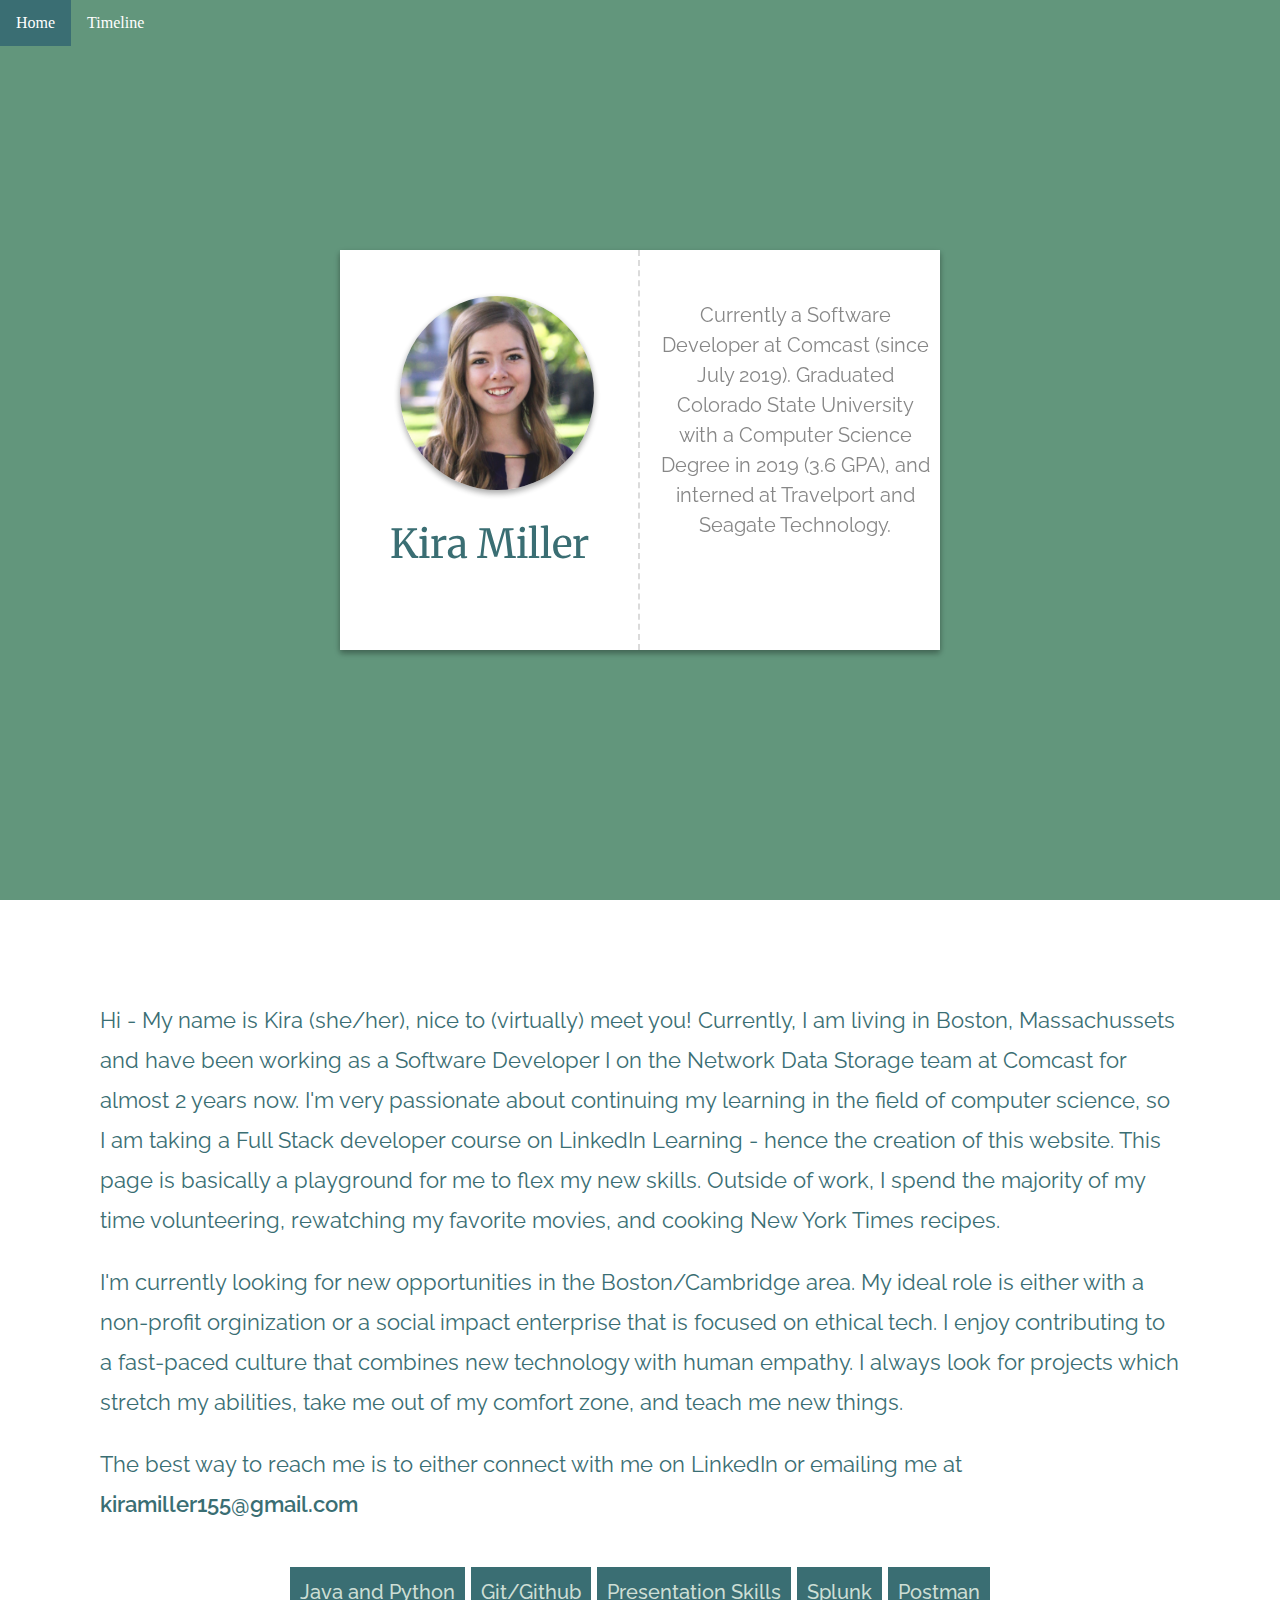
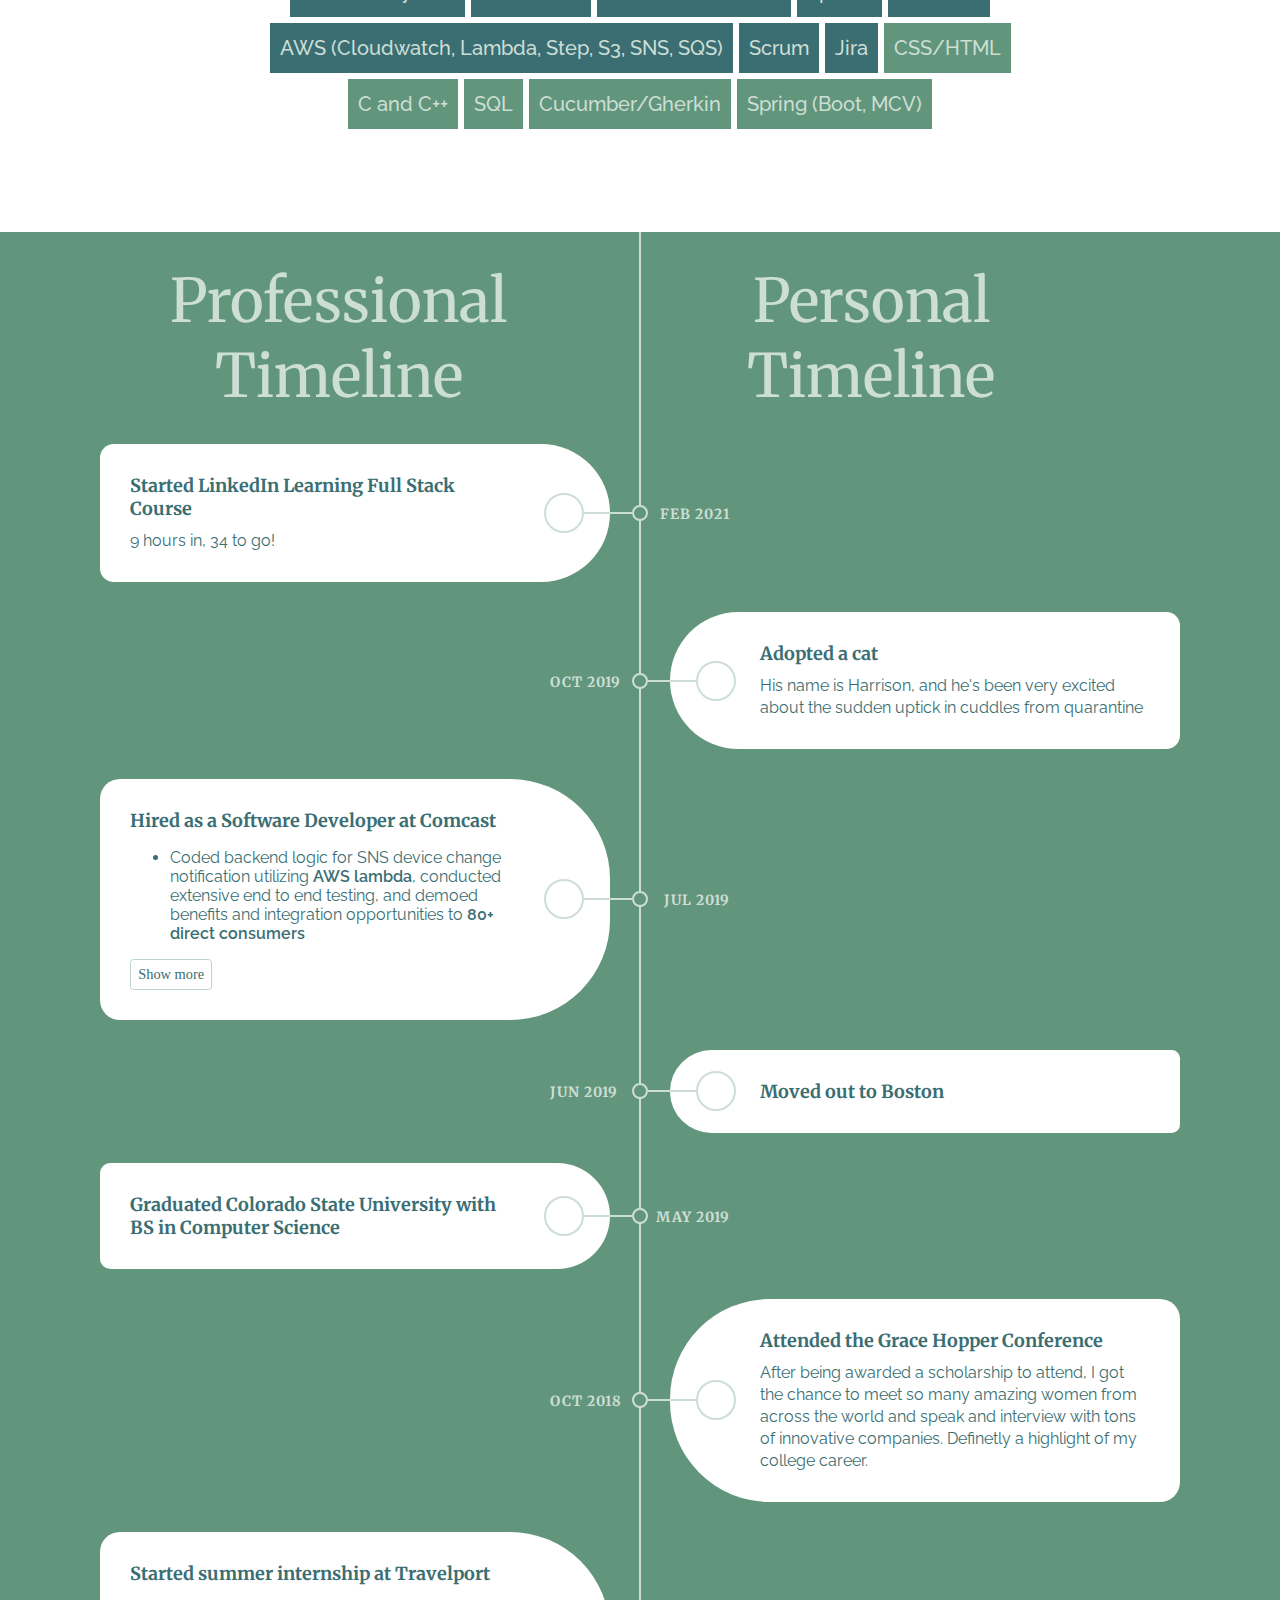
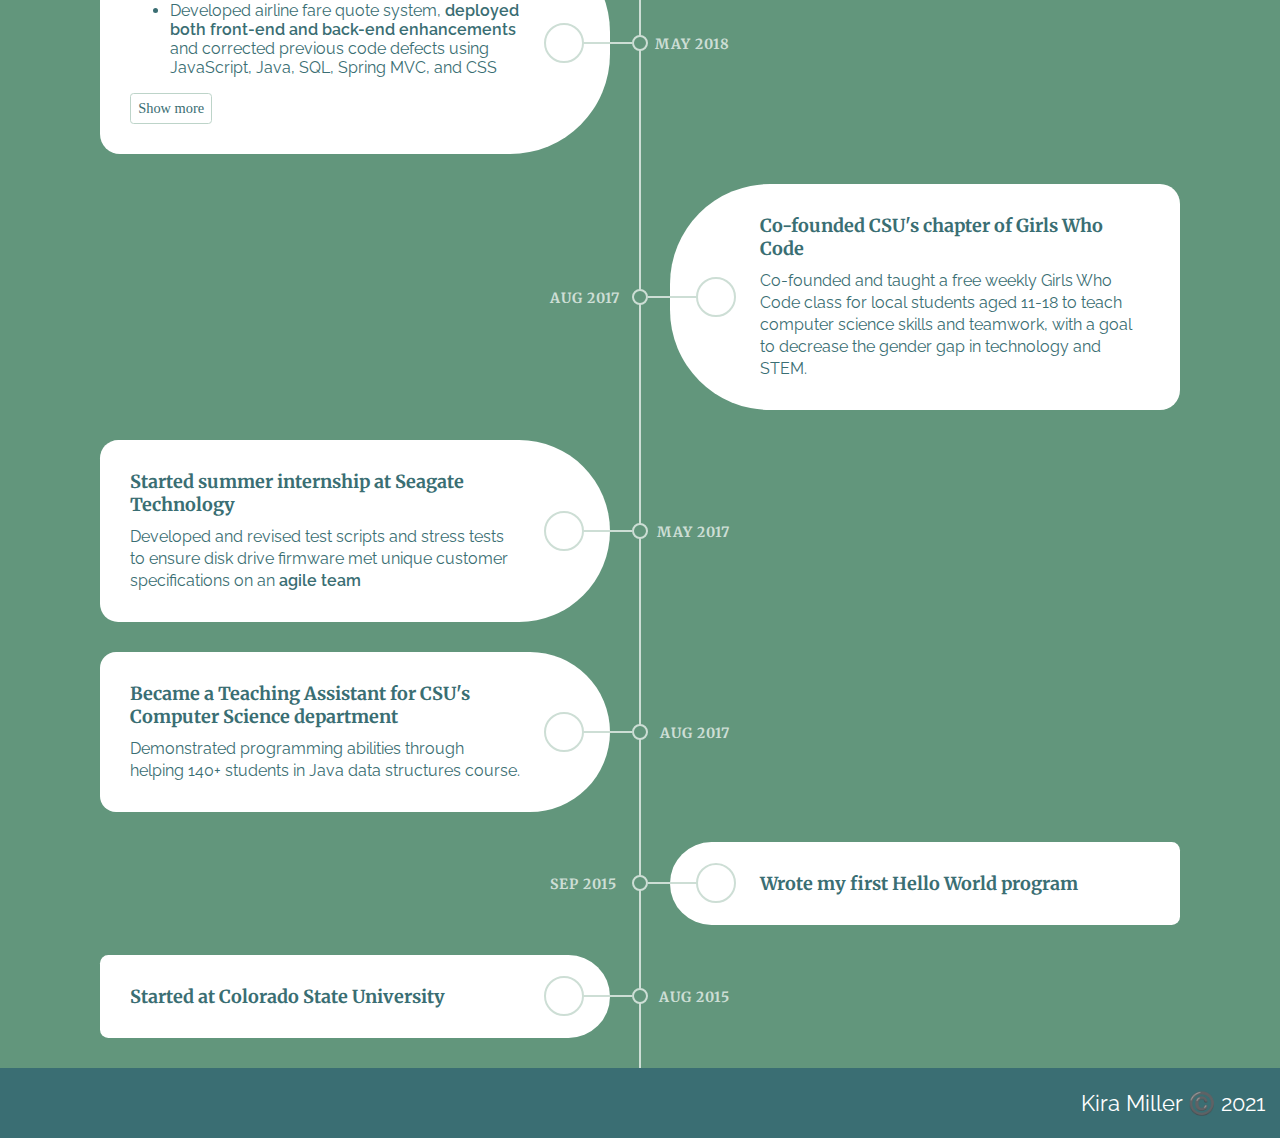
==== commit 7bb1fd4c: "Final changes for first draft" ====
--- a/index.html
+++ b/index.html
@@ -21,7 +21,6 @@
       </ul>
     </div>
   </nav>
-
   <section class="bg">
     <div class="blog-card">
       <div class="column column1">
@@ -32,175 +31,183 @@
         <p>Currently a Software Developer at Comcast (since July 2019). Graduated Colorado State University
           with a Computer Science Degree in 2019 (3.6 GPA), and interned at Travelport and Seagate Technology.</p>
         <div>
+
           <a class="first-icon" href='https://github.com/kiram15'><i class="fab fa-github fa-2x"></i></a>
           <a href='https://www.linkedin.com/in/kira-miller/'><i class="fab fa-linkedin fa-2x"></i></a>
           <a href='2021-resume.pdf'><i class="far fa-file-pdf fa-2x"></i></a>
+
         </div>
       </div>
     </div>
   </section>
-
   <section id="bio">
-    <p class="first">Hi - My name is Kira (she/her), nice to (virtually) meet you! Currently, I am living in Boston, Massachussets
-      and have been working as a Software Developer I on the Network Data Storage team at Comcast for almost 2 years now.
-      I'm very passionate about continuing my learning in the field of computer science, so I am taking a Full Stack
-      developer course on LinkedIn Learning - hence the creation of this website. This page is basically a playground for me
-      to flex my new skills. </p>
-    <p>I'm currently looking for new opportunities in the Boston/Cambridge area. My ideal role is either with a non-profit orginization
-      or a social impact enterprise that is focused on ethical tech. I enjoy contributing to a fast-paced culture that combines new technology
-      with human empathy. I always look for projects which stretch my abilities, take me out of my comfort zone, and teach me new things.</p>
-    <p>The best way to reach me is to either connect with me on LinkedIn or emailing me at <span class="buzzword">kiramiller155@gmail.com</span>
+  <p class="first">Hi - My name is Kira (she/her), nice to (virtually) meet you! Currently, I am living in Boston, Massachussets
+    and have been working as a Software Developer I on the Network Data Storage team at Comcast for almost 2 years now.
+    I'm very passionate about continuing my learning in the field of computer science, so I am taking a Full Stack
+  developer course on LinkedIn Learning - hence the creation of this website. This page is basically a playground for me
+to flex my new skills. Outside of work, I spend the majority of my time volunteering, rewatching my favorite movies, and cooking New York Times recipes.  </p>
+<p>I'm currently looking for new opportunities in the Boston/Cambridge area. My ideal role is either with a non-profit orginization
+  or a social impact enterprise that is focused on ethical tech. I enjoy contributing to a fast-paced culture that combines new technology
+  with human empathy. I always look for projects which stretch my abilities, take me out of my comfort zone, and teach me new things.</p>
+<p>The best way to reach me is to either connect with me on LinkedIn or emailing me at <span class="buzzword">kiramiller155@gmail.com</span>
     <div class="skills-container">
-      <div class="adv">Java and Python</div>
-      <div class="adv">Git/Github</div>
-      <div class="adv">Presentation Skills</div>
-      <div class="adv">Splunk</div>
-      <div class="adv">Postman</div>
-      <div class="adv">AWS (Cloudwatch, Lambda, Step, S3, SNS, SQS)</div>
-      <div class="adv">Scrum</div>
-      <div class="adv">Jira</div>
-      <div class="pro">CSS/HTML</div>
-      <div class="pro">C and C++</div>
-      <div class="pro">SQL</div>
-      <div class="pro">Cucumber/Gherkin</div>
-      <div class="pro">Spring (Boot, MCV)</div>
-    </div>
+  <div class="adv">Java and Python</div>
+  <div class="adv">Git/Github</div>
+  <div class="adv">Presentation Skills</div>
+  <div class="adv">Splunk</div>
+  <div class="adv">Postman</div>
+  <div class="adv">AWS (Cloudwatch, Lambda, Step, S3, SNS, SQS)</div>
+  <div class="adv">Scrum</div>
+  <div class="adv">Jira</div>
+  <div class="pro">CSS/HTML</div>
+  <div class="pro">C and C++</div>
+  <div class="pro">SQL</div>
+  <div class="pro">Cucumber/Gherkin</div>
+  <div class="pro">Spring (Boot, MCV)</div>
+</div>
   </section>
 
-  <div class="timeline-bkg">
-    <section id="timeline">
-      <ul id="timeline-title">
-        <li class="timeline-title-item">Professional Timeline</li>
-        <li class="timeline-title-item">Personal Timeline</li>
-      </ul>
-      <div class="container left">
-        <div class="date">Feb 2021</div>
-        <i class="icon fa fa-code"></i>
-        <div class="content">
-          <h2>Started LinkedIn Learning Full Stack Course</h2>
-          <p>
-            9 hours in, 34 to go!
-          </p>
-        </div>
-      </div>
-      <div class="container right">
-        <div class="date">Oct 2019</div>
-        <i class="icon fa fa-paw"></i>
-        <div class="content">
-          <h2>Adopted a cat</h2>
-          <p>
-            His name is Harrison, and he's been very excited about the sudden uptick in cuddles from quarantine
-          </p>
-        </div>
-      </div>
-      <div class="container left">
-        <div class="date">Jul 2019</div>
-        <i class="icon fa fa-user"></i>
-        <div class="content">
-          <h2>Hired as a Software Developer at Comcast</h2>
-          <input type="checkbox" class="read-more-state" id="entry-1">
-          <ul class="read-more-wrap">
-            <li>Coded backend logic for SNS device change notification utilizing <span class="buzzword">AWS lambda</span>, conducted extensive end to end testing, and demoed benefits and integration opportunities to <span class="buzzword">80+ direct
-                consumers</span></li>
-            <span class="read-more-target">
-              <li>Created automated Bash deployment script and implemented additional automated testing through Cucumber and Gherkin for CI/CD, <span class="buzzword">cutting downtime from an average of an hour to 15 minutes</span></li>
-              <li>Developed code for <span class="buzzword">Spring Java codebase</span> that stores device information into graph database in Cassandra and Janus Graph through Gremlin and CQL queries on an agile Scrum team</li>
-              <li>Analyzed data and performance with <span class="buzzword">Splunk and Amazon CloudWatch</span> while quickly and efficiently problem solving and bug fixing while rotationally on call</li>
-              <li>Championed a push for improved internal documentation by creating and updating Confluence about our REST API endpoints
-            </span> and new hire training protocols</li>
-            </span>
-          </ul>
-          <label for="entry-1" class="read-more-trigger"></label>
-        </div>
-      </div>
-      <div class="container right">
-        <div class="date">Jun 2019</div>
-        <i class="icon fa fa-paper-plane"></i>
-        <div class="content">
-          <h2 class="no-content">Moved out to Boston</h2>
-        </div>
-      </div>
-      <div class="container left">
-        <div class="date">May 2019</div>
-        <i class="icon fa fa-graduation-cap"></i>
-        <div class="content">
-          <h2 class="no-content">Graduated Colorado State University with BS in Computer Science</h2>
-        </div>
-      </div>
-      <div class="container right">
-        <div class="date">Oct 2018</div>
-        <i class="icon fa fa-handshake"></i>
-        <div class="content">
-          <h2>Attended the Grace Hopper Conference</h2>
-          <p>
-            After being awarded a scholarship to attend, I got the chance to meet so many amazing women
-            from across the world and speak and interview with tons of innovative companies. Definetly a
-            highlight of my college career.
-          </p>
-        </div>
-      </div>
-      <div class="container left">
-        <div class="date">May 2018</div>
-        <i class="icon fa fa-user"></i>
-        <div class="content">
-          <h2>Started summer internship at Travelport</h2>
-          <input type="checkbox" class="read-more-state" id="entry-2">
-          <ul class="read-more-wrap">
-            <li>Developed airline fare quote system, <span class="buzzword">deployed both front-end and back-end enhancements</span> and corrected previous code defects using JavaScript, Java, SQL, Spring MVC, and CSS</span></li>
-            <span class="read-more-target">
-              <li>Performed internal demos to management teams and created user guide to demonstrate features</li>
-            </span>
-          </ul>
-          <label for="entry-2" class="read-more-trigger"></label>
-        </div>
-      </div>
-      <div class="container right">
-        <div class="date">Aug 2017</div>
-        <i class="icon fa fa-code"></i>
-        <div class="content">
-          <h2>Founded CSU's chapter of Girls Who Code</h2>
-          <p>
-            Lorem ipsum dolor sit amet elit. Aliquam odio dolor, id luctus erat sagittis non. Ut blandit semper pretium.
-          </p>
-        </div>
-      </div>
-      <div class="container left">
-        <div class="date">May 2017</div>
-        <i class="icon fa fa-user"></i>
-        <div class="content">
-          <h2>Started summer internship at Seagate Technology</h2>
-          <p>
-            Developed and revised test scripts and stress tests to ensure disk drive firmware met unique
-            customer specifications on an <span class="buzzword"> agile team </span>
-          </p>
-        </div>
-      </div>
-      <div class="container left">
-        <div class="date">Aug 2017</div>
-        <i class="icon fa fa-user"></i>
-        <div class="content">
-          <h2>Became a Teaching Assistant for CSU's Computer Science department</h2>
-          <p>
-            Demonstrated programming abilities through helping 140+ students in Java data structures course.
-          </p>
-        </div>
-      </div>
-      <div class="container right">
-        <div class="date">Sep 2015</div>
-        <i class="icon fa fa-code"></i>
-        <div class="content">
-          <h2 class="no-content">Wrote my first Hello World program</h2>
-        </div>
-      </div>
-      <div class="container left">
-        <div class="date">Aug 2015</div>
-        <i class="icon fa fa-university"></i>
-        <div class="content">
-          <h2 class="no-content">Started at Colorado State University</h2>
-        </div>
-      </div>
-    </section>
-  </div>
+
+<div class="timeline-bkg">
+  <section id="timeline">
+    <ul id="timeline-title">
+      <li class="timeline-title-item">Professional Timeline</li>
+      <li class="timeline-title-item">Personal Timeline</li>
+    </ul>
+    <div class="container left">
+      <div class="date">Feb 2021</div>
+      <i class="icon fa fa-code"></i>
+      <div class="content">
+        <h2>Started LinkedIn Learning Full Stack Course</h2>
+        <p>
+          9 hours in, 34 to go!
+        </p>
+      </div>
+    </div>
+    <div class="container right">
+      <div class="date">Oct 2019</div>
+      <i class="icon fa fa-paw"></i>
+      <div class="content">
+        <h2>Adopted a cat</h2>
+        <p>
+          His name is Harrison, and he's been very excited about the sudden uptick in cuddles from quarantine
+        </p>
+      </div>
+    </div>
+    <div class="container left">
+      <div class="date">Jul 2019</div>
+      <i class="icon fa fa-user"></i>
+      <div class="content">
+        <h2>Hired as a Software Developer at Comcast</h2>
+        <input type="checkbox" class="read-more-state" id="entry-1">
+        <ul class="read-more-wrap">
+          <li>Coded backend logic for SNS device change notification utilizing <span class="buzzword">AWS lambda</span>, conducted
+            extensive end to end testing, and demoed benefits and integration opportunities to <span class="buzzword">80+ direct
+              consumers</span></li>
+          <span class="read-more-target">
+            <li>Created automated Bash deployment script and implemented additional automated testing through Cucumber and Gherkin
+               for CI/CD, <span class="buzzword">cutting downtime from an average of an hour to 15 minutes</span></li>
+            <li>Developed code for <span class="buzzword">Spring Java codebase</span> that stores device information into graph database
+               in Cassandra and Janus Graph through Gremlin and CQL queries on an agile Scrum team</li>
+            <li>Analyzed data and performance with <span class="buzzword">Splunk and Amazon CloudWatch</span> while quickly and efficiently
+               problem solving and bug fixing while rotationally on call</li>
+            <li>Championed a push for improved internal documentation by creating and updating Confluence about our REST API endpoints
+          </span> and new hire training protocols</li>
+          </span>
+        </ul>
+        <label for="entry-1" class="read-more-trigger"></label>
+      </div>
+    </div>
+    <div class="container right">
+      <div class="date">Jun 2019</div>
+      <i class="icon fa fa-paper-plane"></i>
+      <div class="content">
+        <h2 class="no-content">Moved out to Boston</h2>
+      </div>
+    </div>
+    <div class="container left">
+      <div class="date">May 2019</div>
+      <i class="icon fa fa-graduation-cap"></i>
+      <div class="content">
+        <h2 class="no-content">Graduated Colorado State University with BS in Computer Science</h2>
+      </div>
+    </div>
+    <div class="container right">
+      <div class="date">Oct 2018</div>
+      <i class="icon fa fa-handshake"></i>
+      <div class="content">
+        <h2>Attended the Grace Hopper Conference</h2>
+        <p>
+          After being awarded a scholarship to attend, I got the chance to meet so many amazing women
+          from across the world and speak and interview with tons of innovative companies. Definetly a
+          highlight of my college career.
+        </p>
+      </div>
+    </div>
+    <div class="container left">
+      <div class="date">May 2018</div>
+      <i class="icon fa fa-user"></i>
+      <div class="content">
+        <h2>Started summer internship at Travelport</h2>
+        <input type="checkbox" class="read-more-state" id="entry-2">
+        <ul class="read-more-wrap">
+          <li>Developed airline fare quote system, <span class="buzzword">deployed both front-end and back-end enhancements</span>
+            and corrected previous code defects using JavaScript, Java, SQL, Spring MVC, and CSS</span></li>
+          <span class="read-more-target">
+            <li>Performed internal demos to management teams and created user guide to demonstrate features</li>
+          </span>
+        </ul>
+        <label for="entry-2" class="read-more-trigger"></label>
+      </div>
+    </div>
+    <div class="container right">
+      <div class="date">Aug 2017</div>
+      <i class="icon fa fa-code"></i>
+      <div class="content">
+        <h2>Co-founded CSU's chapter of Girls Who Code</h2>
+        <p>
+          Co-founded and taught a free weekly Girls Who Code class for local students aged 11-18 to teach computer science
+          skills and teamwork, with a goal to decrease the gender gap in technology and STEM.
+        </p>
+      </div>
+    </div>
+    <div class="container left">
+      <div class="date">May 2017</div>
+      <i class="icon fa fa-user"></i>
+      <div class="content">
+        <h2>Started summer internship at Seagate Technology</h2>
+        <p>
+          Developed and revised test scripts and stress tests to ensure disk drive firmware met unique
+          customer specifications on an <span class="buzzword"> agile team </span>
+        </p>
+      </div>
+    </div>
+    <div class="container left">
+      <div class="date">Aug 2017</div>
+      <i class="icon fa fa-user"></i>
+      <div class="content">
+        <h2>Became a Teaching Assistant for CSU's Computer Science department</h2>
+        <p>
+          Demonstrated programming abilities through helping 140+ students in Java data structures course.
+        </p>
+      </div>
+    </div>
+    <div class="container right">
+      <div class="date">Sep 2015</div>
+      <i class="icon fa fa-code"></i>
+      <div class="content">
+        <h2 class="no-content">Wrote my first Hello World program</h2>
+      </div>
+    </div>
+    <div class="container left">
+      <div class="date">Aug 2015</div>
+      <i class="icon fa fa-university"></i>
+      <div class="content">
+        <h2 class="no-content">Started at Colorado State University</h2>
+      </div>
+    </div>
+  </section>
+</div>
 
   </div>
 </body>
@@ -209,4 +216,5 @@
 </footer>
 </main>
 </body>
+
 </html>
--- a/css/styles.css
+++ b/css/styles.css
@@ -31,12 +31,12 @@
 }
 
 p {
-  margin-left: 100px;
-  margin-right: 100px;
-  font-size: 22px;
-  line-height: 40px;
-  color: #3A6E73;
-  font-family: 'Raleway', sans-serif;
+    margin-left: 100px;
+    margin-right: 100px;
+    font-size: 22px;
+    line-height: 40px;
+    color: #3A6E73;
+    font-family: 'Raleway', sans-serif;
 }
 
 a {
@@ -68,7 +68,7 @@
 }
 
 h2 {
-  color: #878787; /* light grey */
+  color:#878787; /* light grey */
   margin-bottom: 0;
   font-size: 70px;
   text-align: center;
@@ -89,7 +89,7 @@
   list-style-type: none;
   margin: 0;
   padding: 0;
-  background-color: #62967c; /* sage */
+  background-color: #62967c;
   position: fixed;
   width: 100%;
 }
@@ -134,7 +134,7 @@
 }
 
 .blog-card h2 {
-  color: #3A6E73; /* light grey */
+  color:#3A6E73; /* light grey */
   margin-top: 20px;
   font-size: 40px;
   line-height: 1.5;
@@ -150,8 +150,7 @@
 }
 
 .column.column1 {
-  border-right: 2px dashed #dbdbdb;
-  /* light grey */
+  border-right: 2px dashed #dbdbdb; /* light grey */
 }
 
 .prof-pic {
@@ -171,7 +170,7 @@
   width: 100%;
   padding-top: 40px;
   padding-left: 10px;
-  color: #878787; /* navy */
+  color: #878787;/* navy */
   margin-top: 0px;
   text-align: center;
   font-weight: 400;
@@ -191,6 +190,7 @@
 }
 
 /* --------------------------- Bio --------------------------- */
+
 .skills-container {
   display: flex;
   flex-wrap: wrap;
@@ -200,7 +200,7 @@
   margin: 40px auto 100px auto;
 }
 
-.skills-container>div {
+.skills-container > div {
   margin: 3px;
   text-align: center;
   line-height: 50px;
@@ -217,7 +217,7 @@
 }
 
 .pro {
-  background-color: #62967c;
+  background-color: #62967c; /* sage */
 }
 
 /* --------------------------- Timeline --------------------------- */
@@ -235,10 +235,9 @@
   font-size: 60px;
   color: #cdded5;
 }
-
 .timeline-bkg {
-  background: #62967c;
-  width: 100%;
+    background: #62967c;
+    width: 100%;
 }
 
 #timeline {
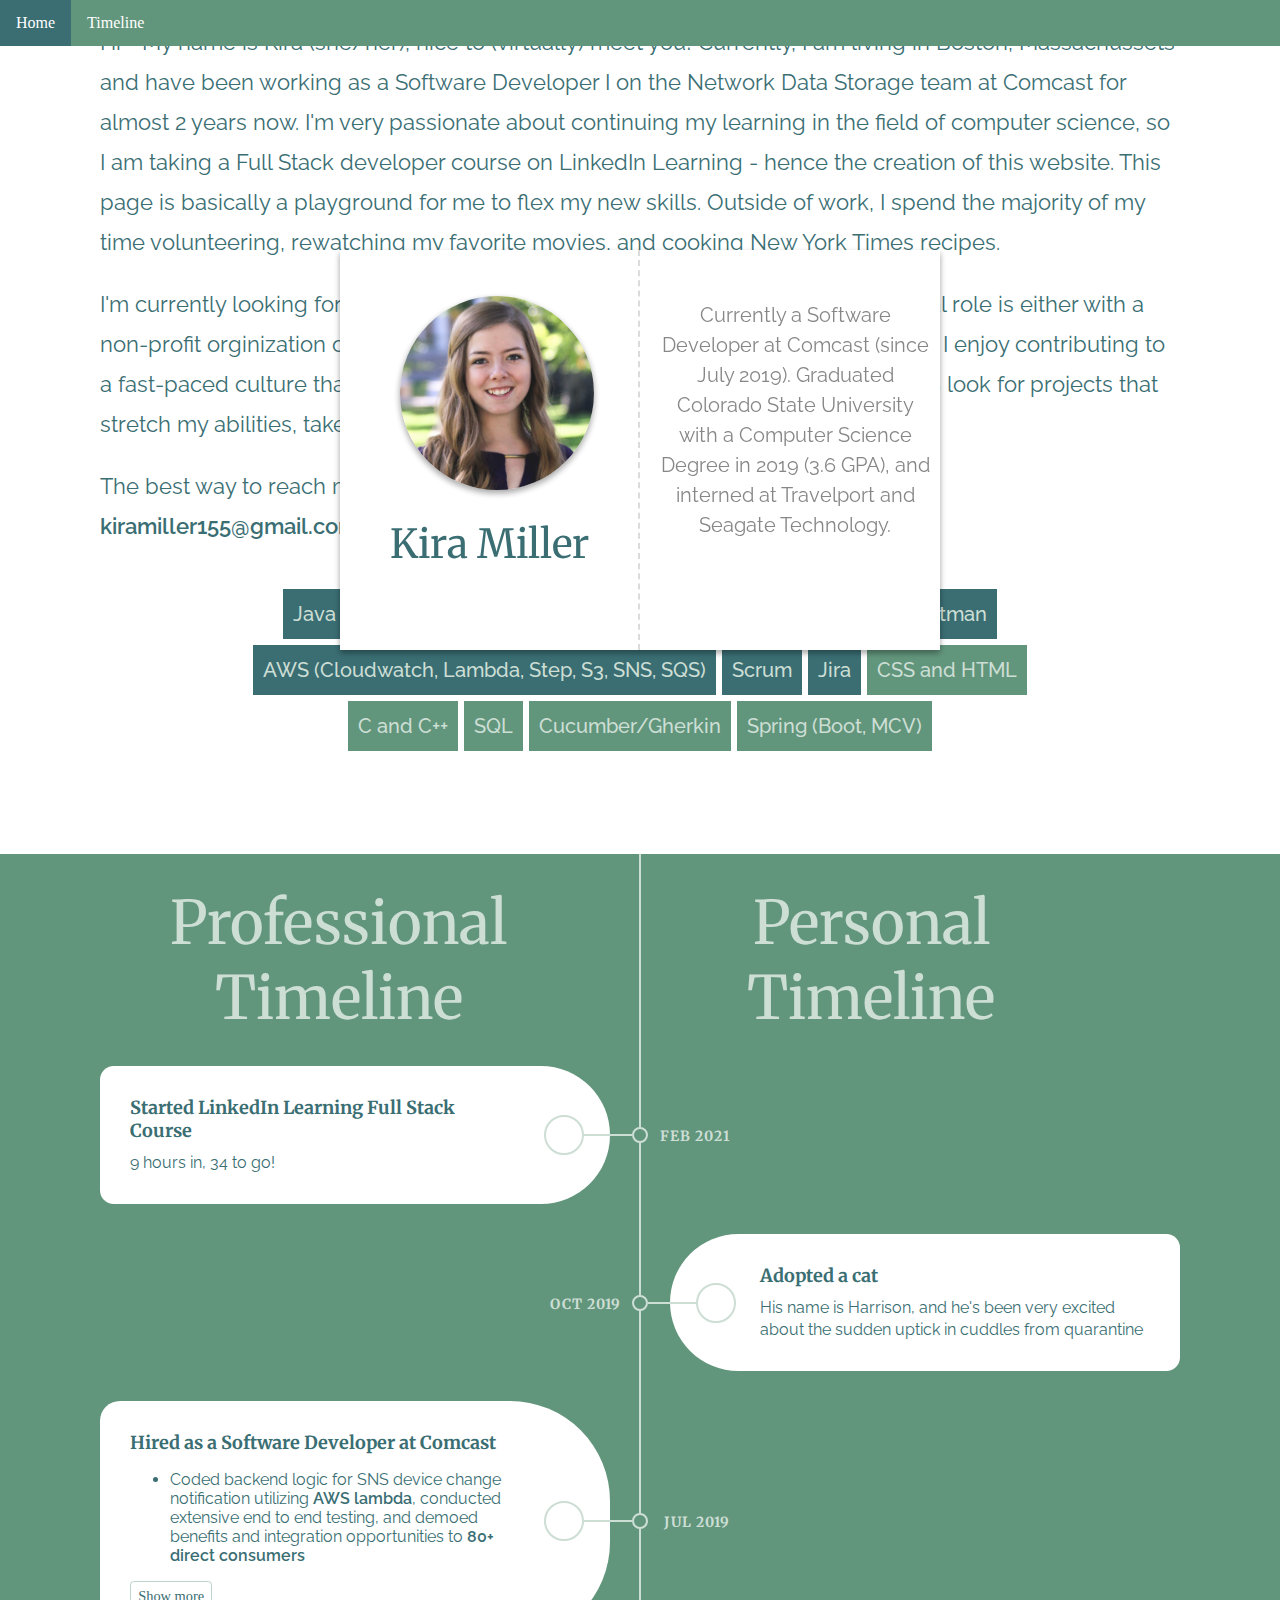
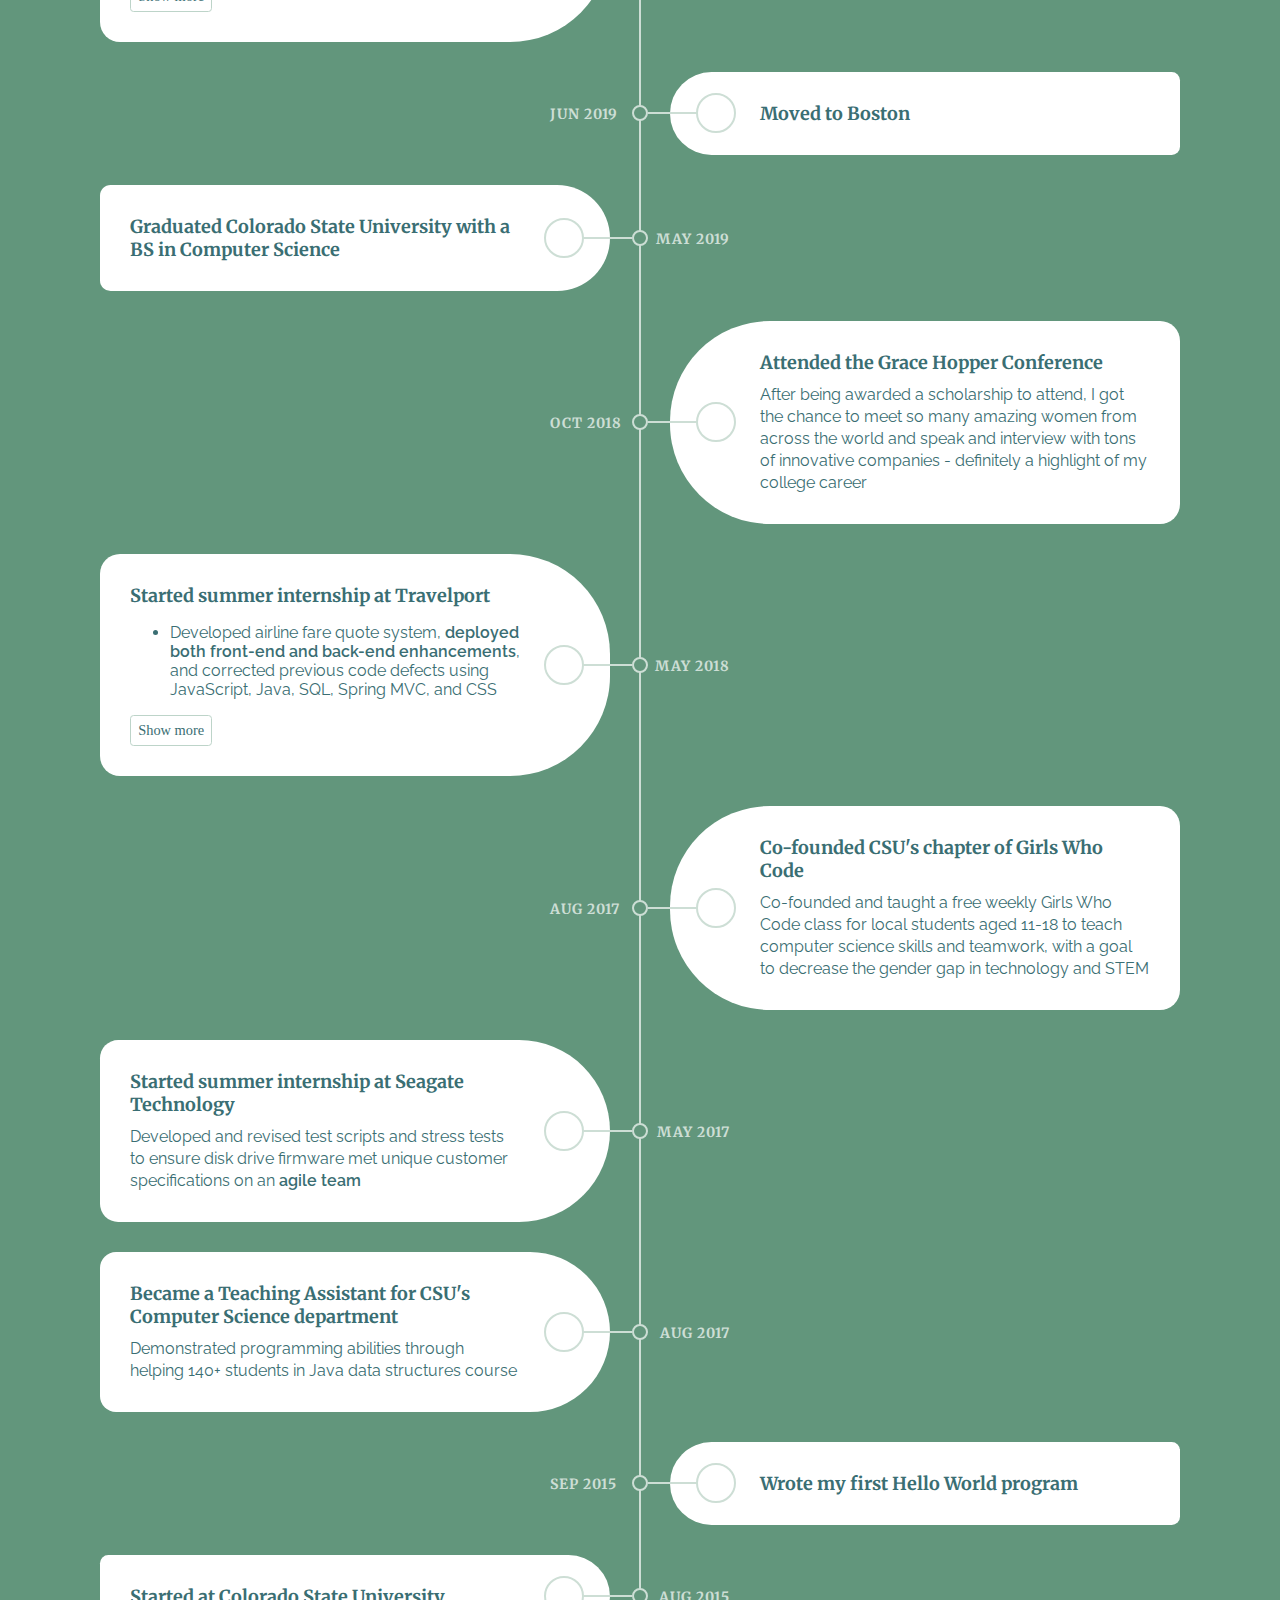
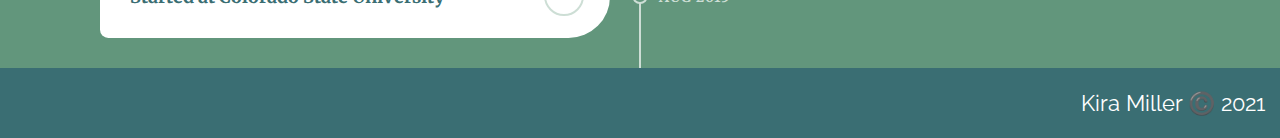
==== commit 1b628eb3: "Update index.html" ====
--- a/index.html
+++ b/index.html
@@ -21,7 +21,7 @@
       </ul>
     </div>
   </nav>
-  <section class="bg">
+  <section id="home">
     <div class="blog-card">
       <div class="column column1">
         <img class="prof-pic" src="images/headshot-icon.JPG" alt="Picture of Kira Miller">
@@ -48,18 +48,19 @@
 to flex my new skills. Outside of work, I spend the majority of my time volunteering, rewatching my favorite movies, and cooking New York Times recipes.  </p>
 <p>I'm currently looking for new opportunities in the Boston/Cambridge area. My ideal role is either with a non-profit orginization
   or a social impact enterprise that is focused on ethical tech. I enjoy contributing to a fast-paced culture that combines new technology
-  with human empathy. I always look for projects which stretch my abilities, take me out of my comfort zone, and teach me new things.</p>
-<p>The best way to reach me is to either connect with me on LinkedIn or emailing me at <span class="buzzword">kiramiller155@gmail.com</span>
+  with human empathy. I always look for projects that stretch my abilities, take me out of my comfort zone, and teach me new things.</p>
+<p>The best way to reach me is to either connect with me on LinkedIn or email me at <span class="buzzword">kiramiller155@gmail.com</span>
     <div class="skills-container">
-  <div class="adv">Java and Python</div>
-  <div class="adv">Git/Github</div>
+  <div class="adv">Java</div>
+  <div class="adv">Python</div>
+  <div class="adv">Git and Github</div>
   <div class="adv">Presentation Skills</div>
   <div class="adv">Splunk</div>
   <div class="adv">Postman</div>
   <div class="adv">AWS (Cloudwatch, Lambda, Step, S3, SNS, SQS)</div>
   <div class="adv">Scrum</div>
   <div class="adv">Jira</div>
-  <div class="pro">CSS/HTML</div>
+  <div class="pro">CSS and HTML</div>
   <div class="pro">C and C++</div>
   <div class="pro">SQL</div>
   <div class="pro">Cucumber/Gherkin</div>
@@ -122,14 +123,14 @@
       <div class="date">Jun 2019</div>
       <i class="icon fa fa-paper-plane"></i>
       <div class="content">
-        <h2 class="no-content">Moved out to Boston</h2>
+        <h2 class="no-content">Moved to Boston</h2>
       </div>
     </div>
     <div class="container left">
       <div class="date">May 2019</div>
       <i class="icon fa fa-graduation-cap"></i>
       <div class="content">
-        <h2 class="no-content">Graduated Colorado State University with BS in Computer Science</h2>
+        <h2 class="no-content">Graduated Colorado State University with a BS in Computer Science</h2>
       </div>
     </div>
     <div class="container right">
@@ -139,8 +140,8 @@
         <h2>Attended the Grace Hopper Conference</h2>
         <p>
           After being awarded a scholarship to attend, I got the chance to meet so many amazing women
-          from across the world and speak and interview with tons of innovative companies. Definetly a
-          highlight of my college career.
+          from across the world and speak and interview with tons of innovative companies - definitely a
+          highlight of my college career
         </p>
       </div>
     </div>
@@ -151,7 +152,7 @@
         <h2>Started summer internship at Travelport</h2>
         <input type="checkbox" class="read-more-state" id="entry-2">
         <ul class="read-more-wrap">
-          <li>Developed airline fare quote system, <span class="buzzword">deployed both front-end and back-end enhancements</span>
+          <li>Developed airline fare quote system, <span class="buzzword">deployed both front-end and back-end enhancements</span>,
             and corrected previous code defects using JavaScript, Java, SQL, Spring MVC, and CSS</span></li>
           <span class="read-more-target">
             <li>Performed internal demos to management teams and created user guide to demonstrate features</li>
@@ -167,7 +168,7 @@
         <h2>Co-founded CSU's chapter of Girls Who Code</h2>
         <p>
           Co-founded and taught a free weekly Girls Who Code class for local students aged 11-18 to teach computer science
-          skills and teamwork, with a goal to decrease the gender gap in technology and STEM.
+          skills and teamwork, with a goal to decrease the gender gap in technology and STEM
         </p>
       </div>
     </div>
@@ -188,7 +189,7 @@
       <div class="content">
         <h2>Became a Teaching Assistant for CSU's Computer Science department</h2>
         <p>
-          Demonstrated programming abilities through helping 140+ students in Java data structures course.
+          Demonstrated programming abilities through helping 140+ students in Java data structures course
         </p>
       </div>
     </div>
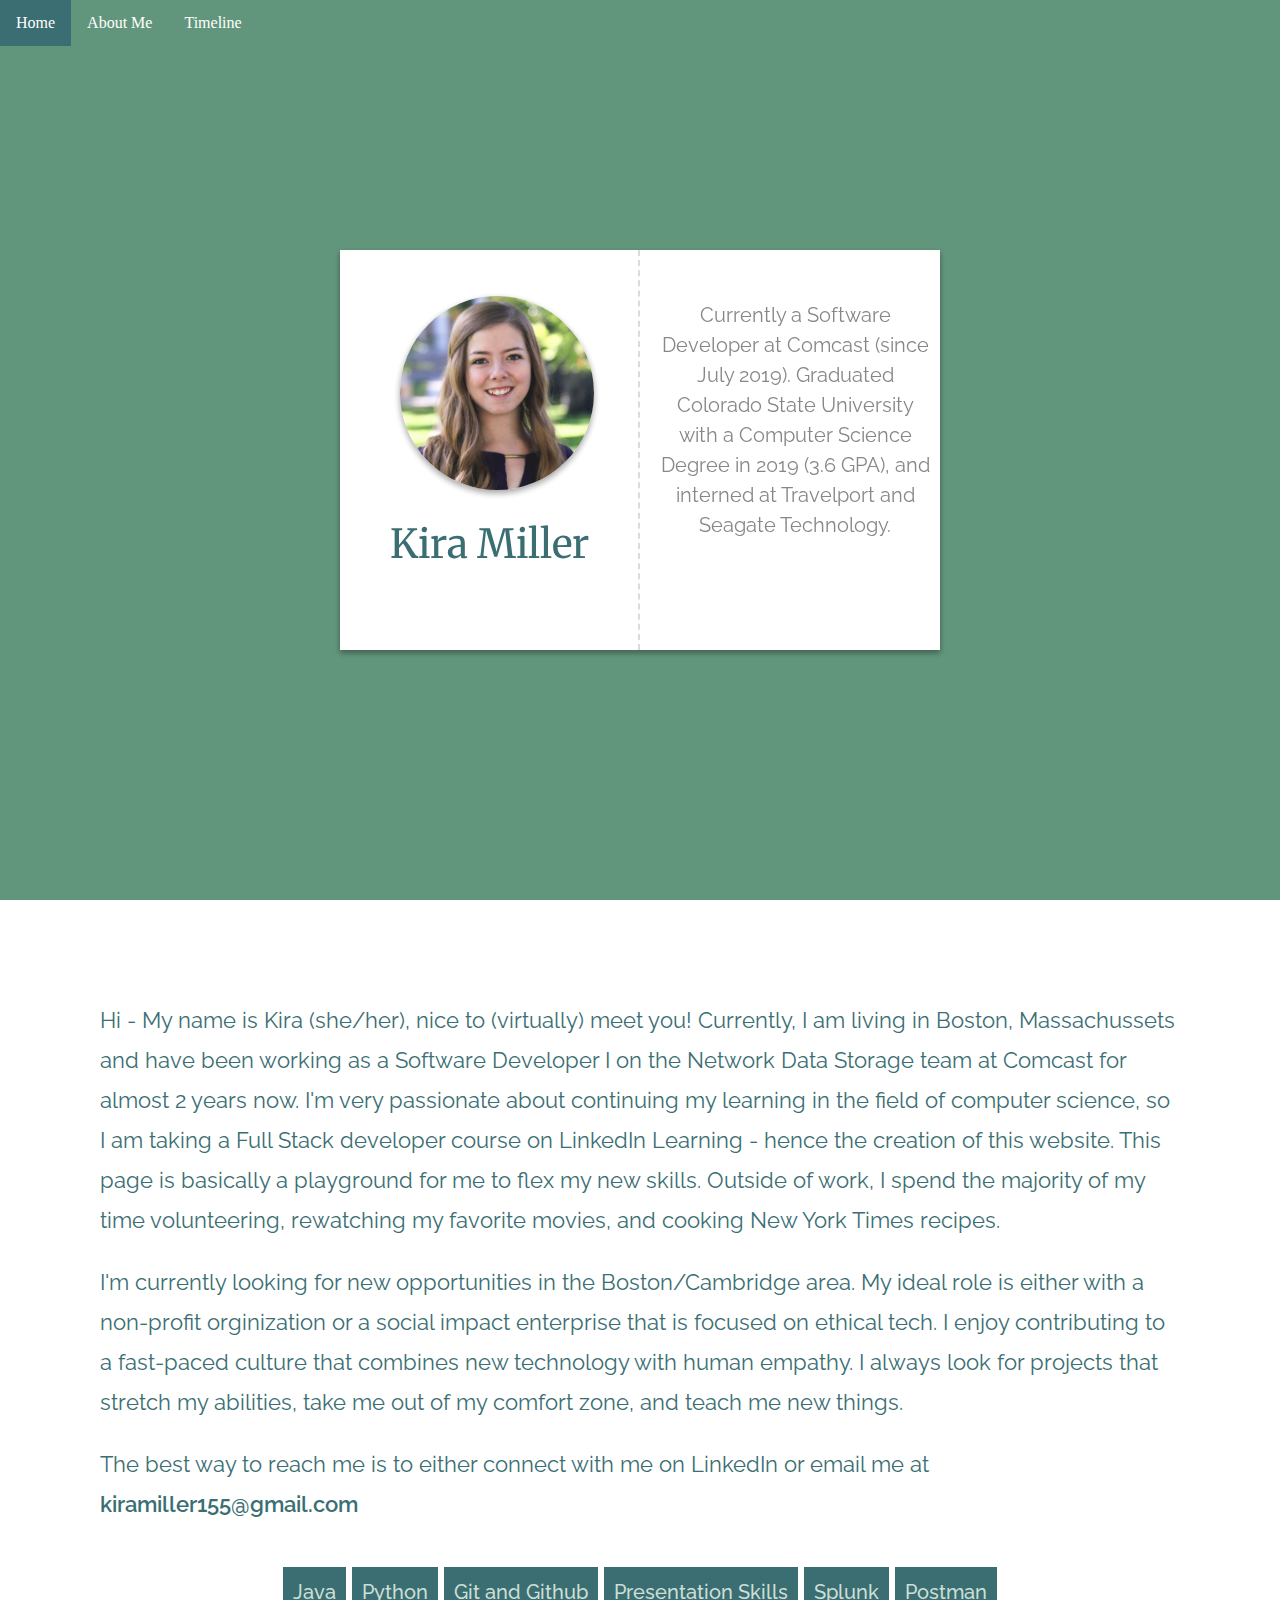
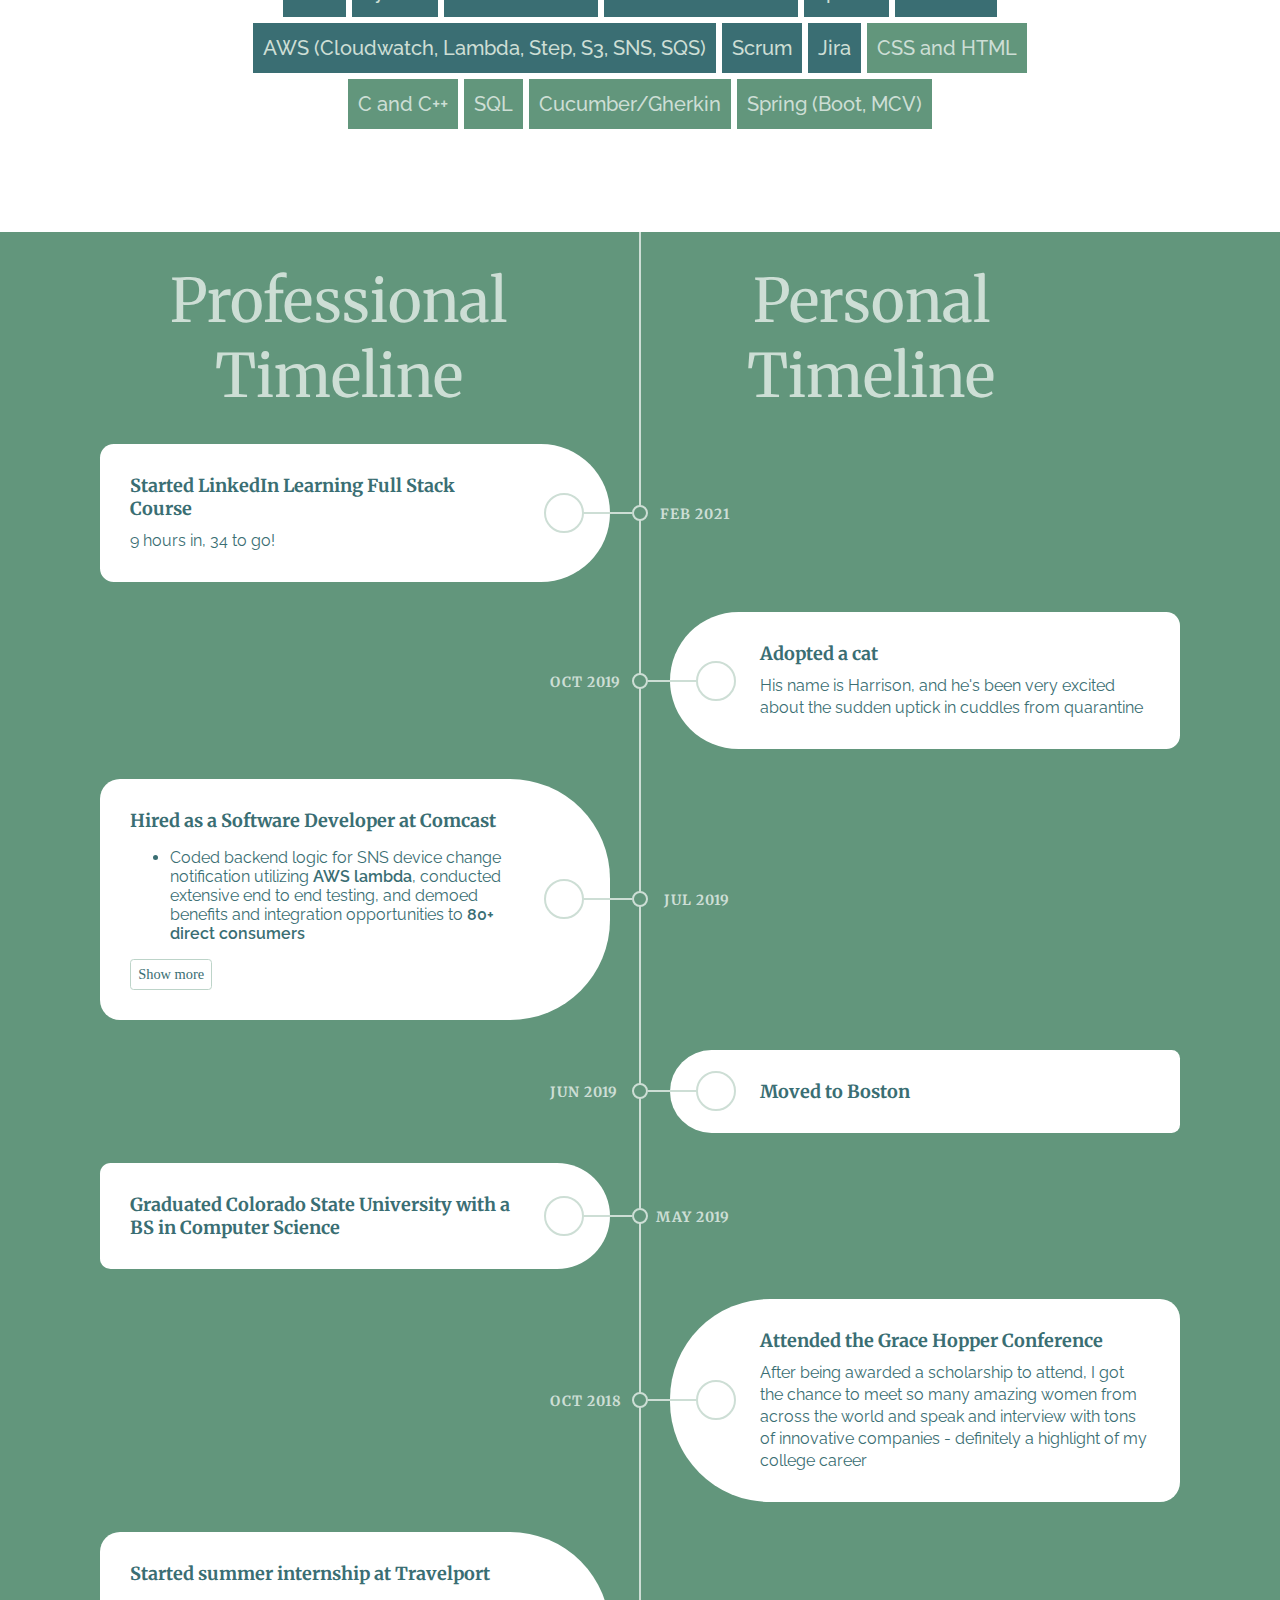
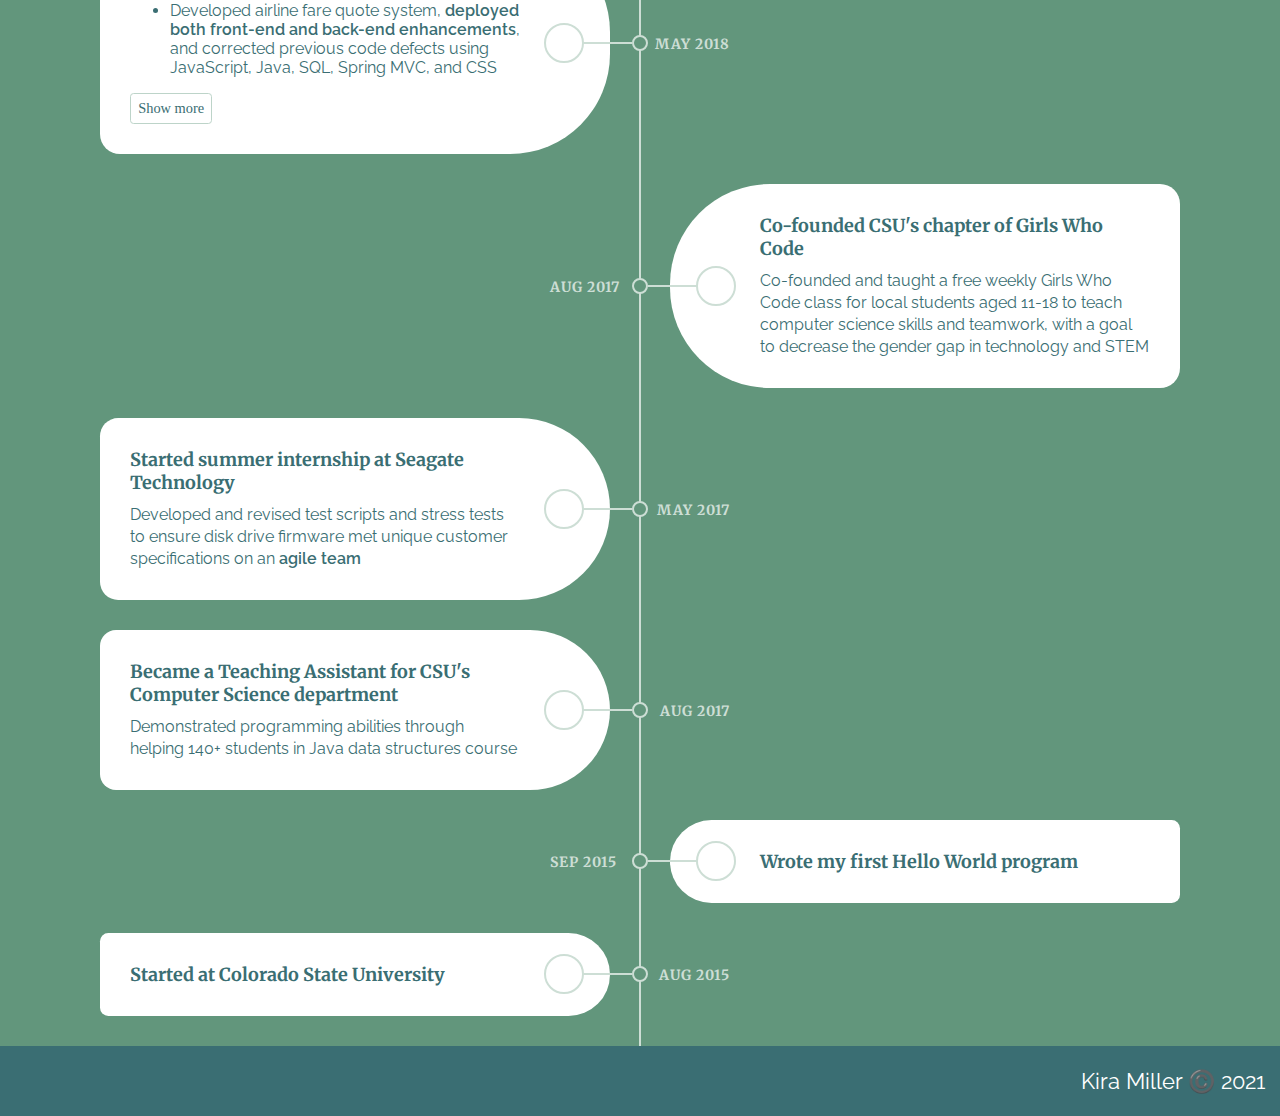
==== commit e994aba7: "Open links to tags, added about me in navbar" ====
--- a/index.html
+++ b/index.html
@@ -16,7 +16,8 @@
   <nav>
     <div id="top-nav">
       <ul>
-        <li><a class="active" href="#home">Home</a></li>
+        <li><a href="#home">Home</a></li>
+        <li><a href="#bio">About Me</a></li>
         <li><a href="#timeline">Timeline</a></li>
       </ul>
     </div>
@@ -32,9 +33,9 @@
           with a Computer Science Degree in 2019 (3.6 GPA), and interned at Travelport and Seagate Technology.</p>
         <div>
 
-          <a class="first-icon" href='https://github.com/kiram15'><i class="fab fa-github fa-2x"></i></a>
-          <a href='https://www.linkedin.com/in/kira-miller/'><i class="fab fa-linkedin fa-2x"></i></a>
-          <a href='2021-resume.pdf'><i class="far fa-file-pdf fa-2x"></i></a>
+          <a class="first-icon" href='https://github.com/kiram15' target="_blank"><i class="fab fa-github fa-2x"></i></a>
+          <a href='https://www.linkedin.com/in/kira-miller/' target="_blank"><i class="fab fa-linkedin fa-2x"></i></a>
+          <a href='2021-resume.pdf' target="_blank"><i class="far fa-file-pdf fa-2x"></i></a>
 
         </div>
       </div>
--- a/css/styles.css
+++ b/css/styles.css
@@ -111,7 +111,7 @@
 }
 
 /* --------------------------- Profile Card --------------------------- */
-.bg {
+#home {
   background: #62967c; /* sage */
   width: 100vw;
   height: 100vh;
